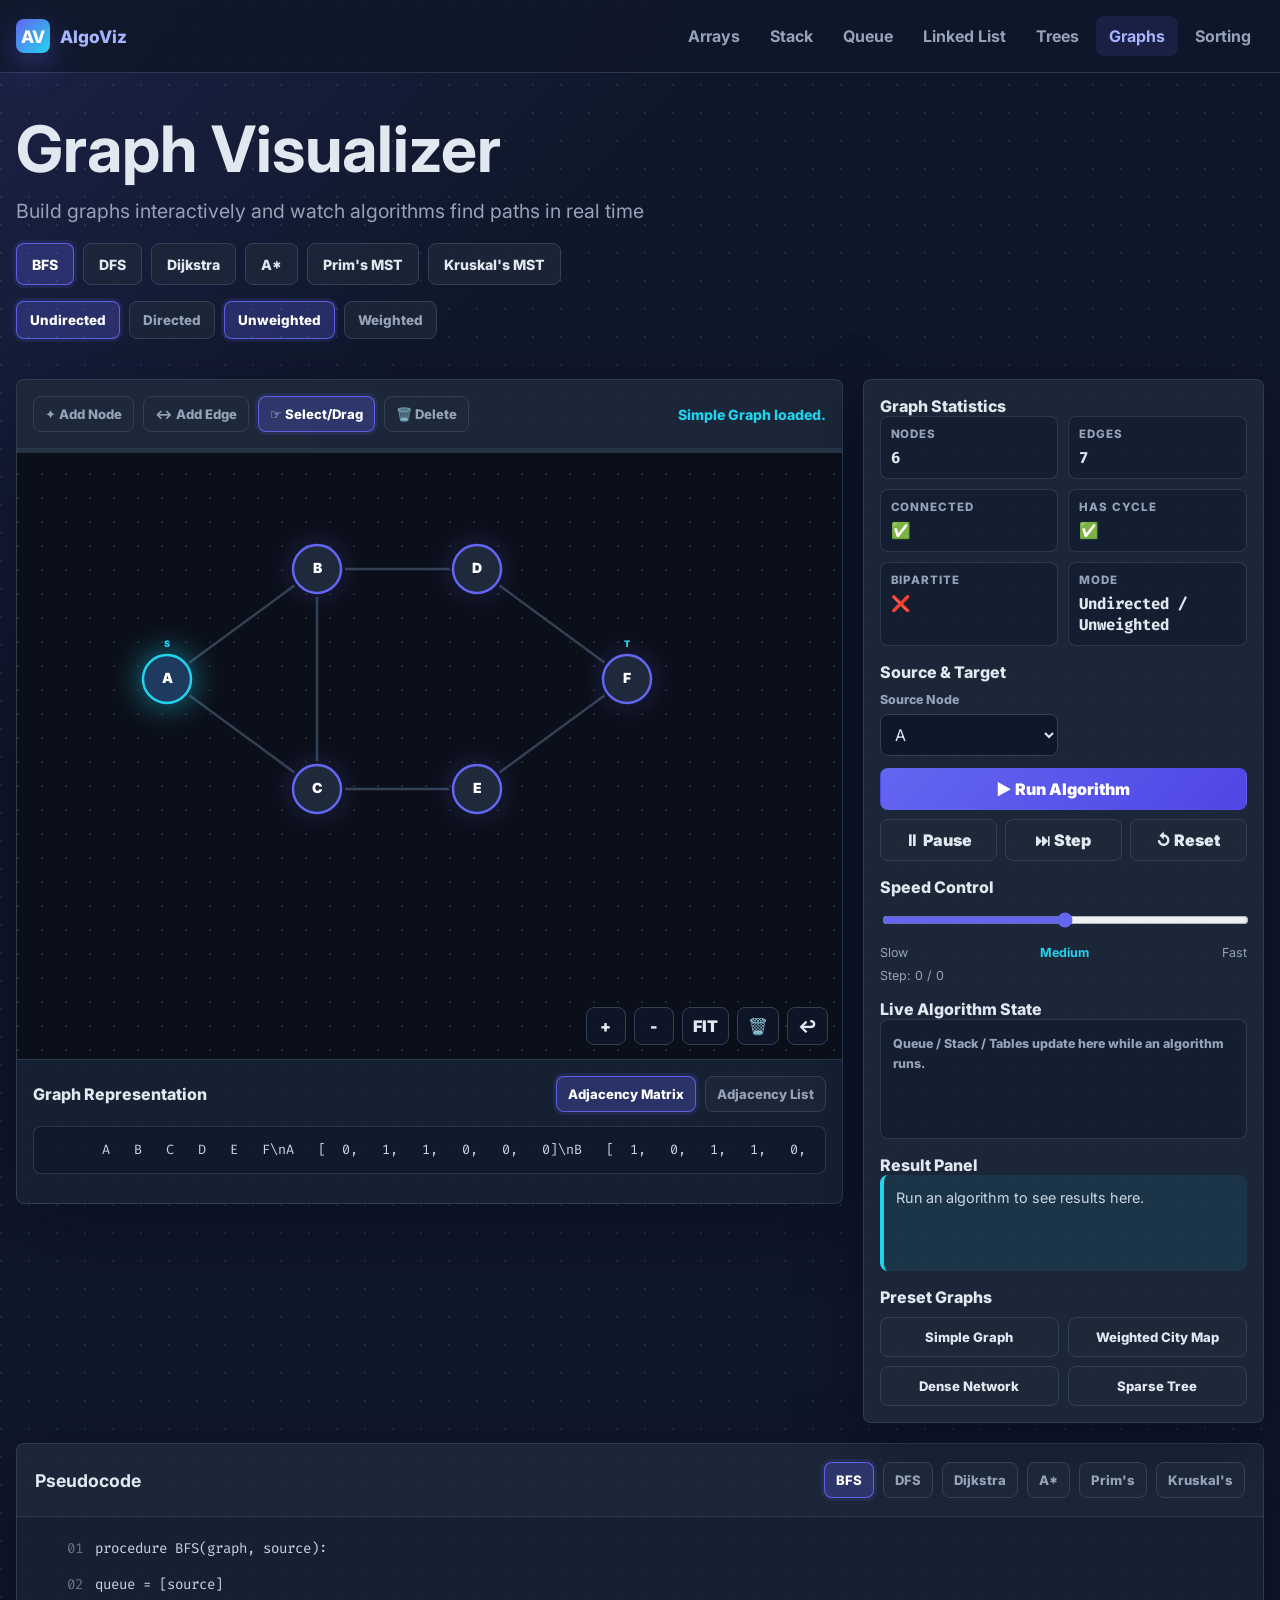
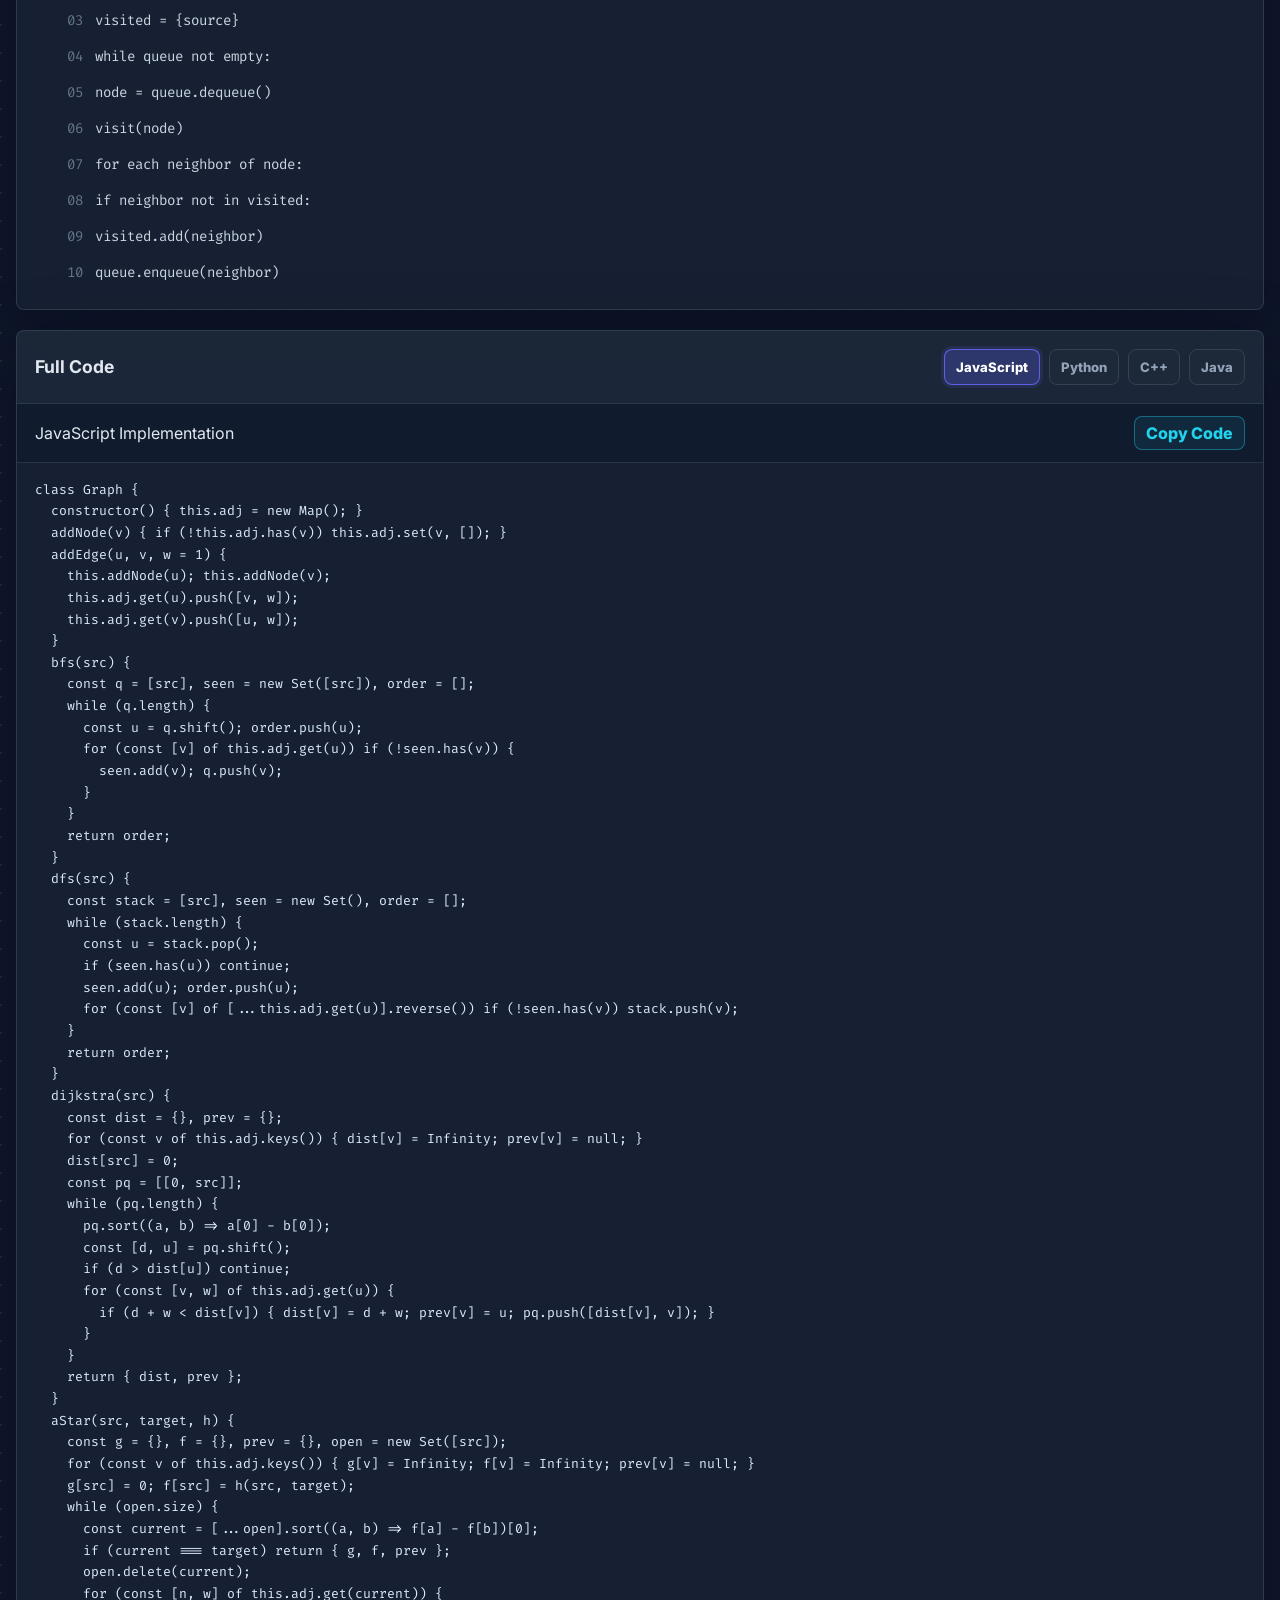
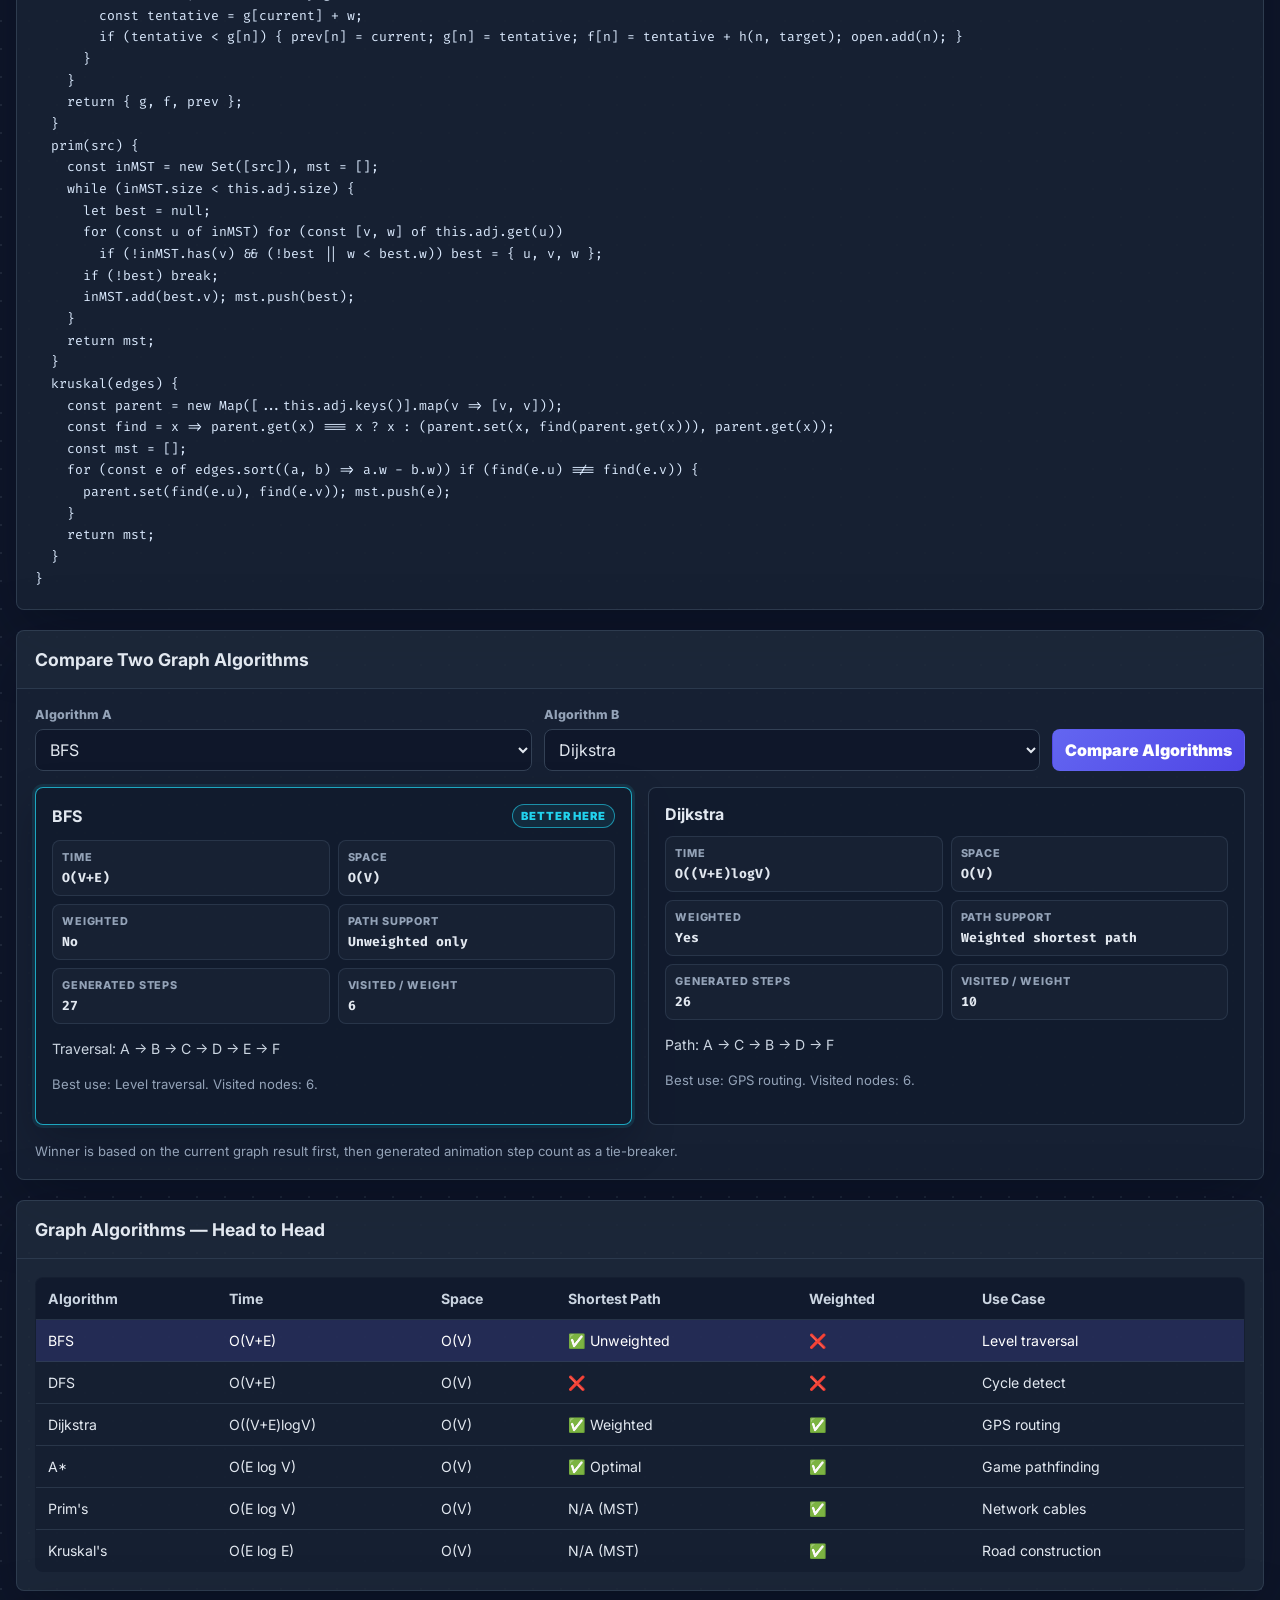
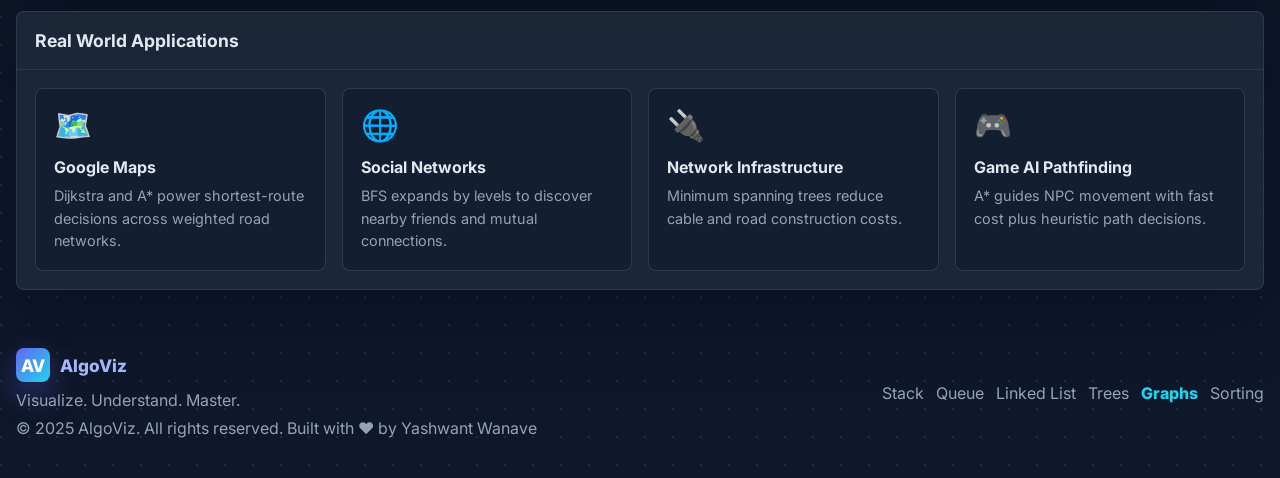
==== graph.html @ c9e5c62b "Describe your changes" ====
<!DOCTYPE html>
<html lang="en">
<head>
  <meta charset="UTF-8">
  <meta name="viewport" content="width=device-width, initial-scale=1.0">
  <title>Graph Visualizer | AlgoViz</title>
  <link rel="preconnect" href="https://fonts.googleapis.com">
  <link rel="preconnect" href="https://fonts.gstatic.com" crossorigin>
  <link href="https://fonts.googleapis.com/css2?family=Fira+Code:wght@400;500;600&family=Inter:wght@400;500;600;700;800&display=swap" rel="stylesheet">
  <style>
    :root {
      --bg: #0f172a;
      --canvas: #0b0f19;
      --panel: #1e293b;
      --panel-soft: #172033;
      --border: #334155;
      --text: #e2e8f0;
      --muted: #94a3b8;
      --accent: #6366f1;
      --accent-strong: #a5b4fc;
      --secondary: #22d3ee;
      --green: #22c55e;
      --amber: #f59e0b;
      --danger: #ef4444;
      --purple: #a855f7;
      --node-default: #1e293b;
      --node-source: #1e3a5f;
      --node-target: #3b0764;
      --node-visited: #166534;
      --node-current: #6366f1;
      --node-queue: #78350f;
      --shadow: 0 22px 70px rgba(2, 6, 23, 0.34);
      --radius: 8px;
    }

    * { box-sizing: border-box; }
    html { scroll-behavior: smooth; }
    body {
      margin: 0;
      min-height: 100vh;
      color: var(--text);
      font-family: "Inter", system-ui, -apple-system, BlinkMacSystemFont, "Segoe UI", sans-serif;
      background:
        radial-gradient(circle at 1px 1px, rgba(148, 163, 184, 0.14) 1px, transparent 0) 0 0 / 28px 28px,
        linear-gradient(135deg, rgba(99, 102, 241, 0.14), transparent 34rem),
        var(--bg);
    }

    body.menu-open { overflow: hidden; }
    button, input, select { font: inherit; }
    button { cursor: pointer; }
    button:disabled, input:disabled, select:disabled { cursor: not-allowed; opacity: 0.58; }
    a { color: inherit; text-decoration: none; }

    .page {
      width: min(1500px, calc(100% - 32px));
      margin: 0 auto;
    }

    .navbar {
      position: sticky;
      top: 0;
      z-index: 50;
      border-bottom: 1px solid rgba(51, 65, 85, 0.8);
      background: rgba(15, 23, 42, 0.88);
      backdrop-filter: blur(18px);
    }

    .nav-inner {
      width: min(1500px, calc(100% - 32px));
      min-height: 72px;
      margin: 0 auto;
      display: flex;
      align-items: center;
      justify-content: space-between;
      gap: 18px;
    }

    .logo {
      display: inline-flex;
      align-items: center;
      gap: 10px;
      color: var(--accent-strong);
      font-weight: 800;
      font-size: 1.08rem;
    }

    .logo-mark {
      width: 34px;
      height: 34px;
      display: grid;
      place-items: center;
      border-radius: 8px;
      color: white;
      background: linear-gradient(135deg, var(--accent), var(--secondary));
      box-shadow: 0 12px 30px rgba(99, 102, 241, 0.36);
    }

    .nav-links {
      display: flex;
      align-items: center;
      gap: 4px;
      list-style: none;
      margin: 0;
      padding: 0;
    }

    .nav-links a {
      display: inline-flex;
      align-items: center;
      min-height: 40px;
      padding: 0 13px;
      border-radius: 8px;
      color: var(--muted);
      font-weight: 700;
      transition: color 180ms ease, background 180ms ease;
    }

    .nav-links a:hover,
    .nav-links a.active {
      color: var(--accent-strong);
      background: rgba(99, 102, 241, 0.13);
    }

    .hamburger {
      display: none;
      width: 42px;
      height: 42px;
      border: 1px solid var(--border);
      border-radius: 8px;
      background: rgba(30, 41, 59, 0.8);
      color: var(--text);
      align-items: center;
      justify-content: center;
      flex-direction: column;
      gap: 5px;
    }

    .hamburger span {
      width: 18px;
      height: 2px;
      border-radius: 99px;
      background: currentColor;
      transition: transform 180ms ease, opacity 180ms ease;
    }

    .menu-open .hamburger span:nth-child(1) { transform: translateY(7px) rotate(45deg); }
    .menu-open .hamburger span:nth-child(2) { opacity: 0; }
    .menu-open .hamburger span:nth-child(3) { transform: translateY(-7px) rotate(-45deg); }

    .hero {
      padding: 46px 0 22px;
      display: grid;
      gap: 16px;
    }

    .hero h1 {
      margin: 0;
      font-size: clamp(2.4rem, 5vw, 5.3rem);
      line-height: 0.94;
      letter-spacing: 0;
    }

    .hero p {
      max-width: 780px;
      margin: 0;
      color: var(--muted);
      font-size: clamp(1rem, 2vw, 1.22rem);
      line-height: 1.65;
    }

    .pill-row,
    .toggle-row,
    .toolbar,
    .tabs,
    .preset-grid {
      display: flex;
      flex-wrap: wrap;
      gap: 9px;
      align-items: center;
    }

    .pill,
    .tool-button,
    .tab-button,
    .preset-button,
    .control-button,
    .canvas-button,
    .toggle-button {
      border: 1px solid var(--border);
      border-radius: 8px;
      color: var(--text);
      background: rgba(30, 41, 59, 0.74);
      transition: transform 180ms ease, background 180ms ease, border-color 180ms ease, box-shadow 180ms ease, color 180ms ease;
    }

    .pill {
      min-height: 42px;
      padding: 0 15px;
      font-size: 0.88rem;
      font-weight: 800;
    }

    .toggle-button {
      min-height: 38px;
      padding: 0 13px;
      color: var(--muted);
      font-size: 0.84rem;
      font-weight: 800;
    }

    .pill.active,
    .tool-button.active,
    .tab-button.active,
    .toggle-button.active {
      border-color: rgba(99, 102, 241, 0.9);
      color: white;
      background: rgba(99, 102, 241, 0.28);
      box-shadow: 0 0 0 3px rgba(99, 102, 241, 0.13);
    }

    .pill:hover,
    .tool-button:hover,
    .tab-button:hover,
    .preset-button:hover,
    .control-button:hover,
    .canvas-button:hover,
    .toggle-button:hover {
      transform: translateY(-1px);
      border-color: rgba(34, 211, 238, 0.7);
    }

    .layout {
      display: grid;
      grid-template-columns: minmax(560px, 1.75fr) minmax(330px, 0.85fr);
      gap: 20px;
      align-items: start;
      margin-top: 18px;
    }

    .panel {
      border: 1px solid rgba(51, 65, 85, 0.84);
      border-radius: var(--radius);
      background: rgba(30, 41, 59, 0.88);
      box-shadow: var(--shadow);
    }

    .canvas-panel {
      overflow: hidden;
    }

    .canvas-header {
      display: flex;
      align-items: center;
      justify-content: space-between;
      gap: 14px;
      padding: 16px;
      border-bottom: 1px solid rgba(51, 65, 85, 0.7);
    }

    .instruction {
      color: var(--secondary);
      font-size: 0.88rem;
      font-weight: 800;
    }

    .tool-button {
      min-height: 36px;
      padding: 0 11px;
      color: var(--muted);
      font-size: 0.82rem;
      font-weight: 800;
    }

    .canvas-wrap {
      position: relative;
      min-height: 610px;
      background:
        radial-gradient(circle at 1px 1px, rgba(148, 163, 184, 0.17) 1px, transparent 0) 0 0 / 24px 24px,
        var(--canvas);
      overflow: hidden;
    }

    .progress-track {
      position: absolute;
      top: 0;
      left: 0;
      right: 0;
      height: 4px;
      z-index: 4;
      background: rgba(51, 65, 85, 0.7);
    }

    .progress-bar {
      width: 0%;
      height: 100%;
      background: linear-gradient(90deg, var(--accent), var(--secondary));
      transition: width 220ms ease;
      box-shadow: 0 0 18px rgba(34, 211, 238, 0.55);
    }

    #graphSvg {
      display: block;
      width: 100%;
      min-height: 610px;
      cursor: crosshair;
      touch-action: none;
    }

    .svg-node {
      filter: drop-shadow(0 0 14px rgba(99, 102, 241, 0.24));
      transition: fill 180ms ease, stroke 180ms ease, filter 180ms ease, transform 180ms ease;
    }

    .svg-node.node-source { fill: var(--node-source); stroke: var(--secondary); filter: drop-shadow(0 0 16px rgba(34, 211, 238, 0.6)); }
    .svg-node.node-target { fill: var(--node-target); stroke: var(--purple); filter: drop-shadow(0 0 16px rgba(168, 85, 247, 0.6)); }
    .svg-node.node-visited { fill: var(--node-visited); stroke: var(--green); filter: drop-shadow(0 0 14px rgba(34, 197, 94, 0.52)); }
    .svg-node.node-current { fill: var(--node-current); stroke: var(--accent-strong); filter: drop-shadow(0 0 20px rgba(165, 180, 252, 0.72)); animation: pulseNode 760ms ease-in-out infinite; }
    .svg-node.node-queue { fill: var(--node-queue); stroke: var(--amber); filter: drop-shadow(0 0 14px rgba(245, 158, 11, 0.5)); }
    .svg-node.node-path { fill: var(--node-source); stroke: var(--secondary); filter: drop-shadow(0 0 20px rgba(34, 211, 238, 0.72)); }
    .svg-node.selected { stroke-width: 4; filter: drop-shadow(0 0 24px rgba(34, 211, 238, 0.7)); }

    .node-text,
    .node-badge {
      fill: white;
      font-weight: 900;
      font-size: 14px;
      text-anchor: middle;
      dominant-baseline: middle;
      pointer-events: none;
    }

    .node-badge {
      font-size: 9px;
      fill: var(--secondary);
    }

    .svg-edge {
      stroke: var(--border);
      stroke-width: 2.5;
      transition: stroke 180ms ease, stroke-width 180ms ease, opacity 180ms ease, filter 180ms ease;
    }

    .svg-edge.edge-traversed {
      stroke: var(--accent);
      stroke-dasharray: 10 8;
      animation: dashFlow 600ms linear infinite;
    }

    .svg-edge.edge-relax {
      stroke: var(--amber);
      stroke-width: 4;
      filter: drop-shadow(0 0 12px rgba(245, 158, 11, 0.6));
    }

    .svg-edge.edge-shortest {
      stroke: var(--secondary);
      stroke-width: 5;
      filter: drop-shadow(0 0 15px rgba(34, 211, 238, 0.68));
    }

    .svg-edge.edge-mst {
      stroke: var(--green);
      stroke-width: 5;
      filter: drop-shadow(0 0 15px rgba(34, 197, 94, 0.55));
    }

    .svg-edge.edge-skip {
      stroke: var(--danger);
      stroke-width: 4;
      animation: redFlash 360ms ease;
    }

    .weight-pill {
      fill: rgba(15, 23, 42, 0.92);
      stroke: rgba(148, 163, 184, 0.35);
    }

    .weight-label {
      fill: var(--muted);
      font-family: "Fira Code", monospace;
      font-size: 11px;
      font-weight: 700;
      text-anchor: middle;
      dominant-baseline: middle;
      pointer-events: none;
    }

    .canvas-controls {
      position: absolute;
      right: 14px;
      bottom: 14px;
      display: flex;
      gap: 8px;
      z-index: 6;
    }

    .canvas-button {
      min-width: 40px;
      min-height: 38px;
      padding: 0 10px;
      color: var(--text);
      font-weight: 900;
      background: rgba(15, 23, 42, 0.84);
      backdrop-filter: blur(10px);
    }

    .weight-popup,
    .context-menu,
    .node-tooltip {
      position: absolute;
      z-index: 20;
      border: 1px solid rgba(51, 65, 85, 0.9);
      border-radius: 8px;
      background: rgba(15, 23, 42, 0.96);
      box-shadow: var(--shadow);
    }

    .weight-popup {
      display: none;
      gap: 8px;
      padding: 10px;
      align-items: center;
    }

    .weight-popup.active { display: flex; }
    .weight-popup input {
      width: 68px;
      min-height: 34px;
      border: 1px solid var(--border);
      border-radius: 8px;
      color: var(--text);
      background: #0f172a;
      padding: 0 8px;
      outline: none;
    }

    .weight-popup button {
      min-height: 34px;
      border: 0;
      border-radius: 8px;
      color: white;
      background: var(--accent);
      font-weight: 800;
      padding: 0 10px;
    }

    .context-menu {
      display: none;
      min-width: 170px;
      overflow: hidden;
    }

    .context-menu.active { display: block; }
    .context-menu button {
      display: block;
      width: 100%;
      min-height: 38px;
      border: 0;
      border-bottom: 1px solid rgba(51, 65, 85, 0.5);
      color: var(--text);
      text-align: left;
      background: transparent;
      padding: 0 12px;
    }
    .context-menu button:hover { background: rgba(99, 102, 241, 0.18); }

    .node-tooltip {
      display: none;
      max-width: 260px;
      padding: 10px 12px;
      color: var(--text);
      font-size: 0.8rem;
      line-height: 1.5;
      pointer-events: none;
    }
    .node-tooltip.active { display: block; }

    .representation {
      border-top: 1px solid rgba(51, 65, 85, 0.7);
      padding: 16px;
      background: rgba(15, 23, 42, 0.38);
    }

    .representation-header {
      display: flex;
      align-items: center;
      justify-content: space-between;
      gap: 12px;
      margin-bottom: 12px;
    }

    .representation-title,
    .panel-title {
      margin: 0;
      font-size: 1rem;
      font-weight: 800;
    }

    .representation-output {
      overflow: auto;
      max-height: 260px;
      border: 1px solid rgba(51, 65, 85, 0.76);
      border-radius: 8px;
      background: rgba(15, 23, 42, 0.62);
      padding: 12px;
      color: #cbd5e1;
      font-family: "Fira Code", monospace;
      font-size: 0.84rem;
      line-height: 1.65;
      white-space: pre;
    }

    .side-panel {
      padding: 16px;
      display: grid;
      gap: 16px;
    }

    .stat-grid {
      display: grid;
      grid-template-columns: repeat(2, minmax(0, 1fr));
      gap: 10px;
    }

    .stat-card {
      border: 1px solid rgba(51, 65, 85, 0.78);
      border-radius: 8px;
      padding: 10px;
      background: rgba(15, 23, 42, 0.46);
    }

    .stat-card span {
      display: block;
      color: var(--muted);
      font-size: 0.72rem;
      font-weight: 800;
      text-transform: uppercase;
      letter-spacing: 0.08em;
    }

    .stat-card strong {
      display: block;
      margin-top: 6px;
      font-family: "Fira Code", monospace;
      font-size: 0.98rem;
    }

    .field-grid {
      display: grid;
      grid-template-columns: repeat(2, minmax(0, 1fr));
      gap: 10px;
    }

    .field {
      display: grid;
      gap: 7px;
    }

    .field label,
    .sub-label {
      color: var(--muted);
      font-size: 0.78rem;
      font-weight: 800;
    }

    select,
    .range {
      width: 100%;
      min-height: 42px;
      border: 1px solid var(--border);
      border-radius: 8px;
      color: var(--text);
      background: #0f172a;
      padding: 0 10px;
      outline: none;
    }

    .control-button {
      min-height: 42px;
      padding: 0 12px;
      font-weight: 900;
    }

    .control-button.primary {
      border-color: transparent;
      color: white;
      background: linear-gradient(135deg, var(--accent), #4f46e5);
    }

    .control-grid {
      display: grid;
      grid-template-columns: repeat(3, minmax(0, 1fr));
      gap: 8px;
    }

    .speed-row {
      display: flex;
      justify-content: space-between;
      gap: 12px;
      color: var(--muted);
      font-size: 0.78rem;
    }

    .speed-row strong { color: var(--secondary); }
    input[type="range"] { accent-color: var(--accent); }

    .state-box {
      border: 1px solid rgba(51, 65, 85, 0.76);
      border-radius: 8px;
      padding: 12px;
      background: rgba(15, 23, 42, 0.46);
      min-height: 120px;
    }

    .chip-line {
      display: flex;
      flex-wrap: wrap;
      gap: 7px;
      margin-top: 8px;
    }

    .state-chip {
      display: inline-flex;
      align-items: center;
      min-height: 28px;
      padding: 0 9px;
      border: 1px solid rgba(51, 65, 85, 0.84);
      border-radius: 999px;
      color: var(--text);
      background: rgba(30, 41, 59, 0.82);
      font-family: "Fira Code", monospace;
      font-size: 0.78rem;
      font-weight: 700;
    }

    .state-chip.queue { border-color: var(--amber); color: #fde68a; }
    .state-chip.visited { border-color: var(--green); color: #bbf7d0; }
    .state-chip.path { border-color: var(--secondary); color: #cffafe; }

    .small-table {
      width: 100%;
      border-collapse: collapse;
      margin-top: 9px;
      font-size: 0.78rem;
    }
    .small-table th,
    .small-table td {
      border-bottom: 1px solid rgba(51, 65, 85, 0.66);
      padding: 7px 6px;
      text-align: left;
    }
    .small-table th { color: #cbd5e1; }
    .small-table td { color: var(--muted); font-family: "Fira Code", monospace; }

    .result-panel {
      border-left: 4px solid var(--secondary);
      border-radius: 8px;
      padding: 12px;
      background: rgba(34, 211, 238, 0.08);
      min-height: 96px;
      color: #cbd5e1;
      line-height: 1.55;
      font-size: 0.9rem;
    }

    .preset-button {
      flex: 1 1 145px;
      min-height: 40px;
      padding: 0 11px;
      font-size: 0.82rem;
      font-weight: 800;
    }

    .section {
      margin-top: 20px;
      overflow: hidden;
      border: 1px solid rgba(51, 65, 85, 0.84);
      border-radius: 8px;
      background: rgba(30, 41, 59, 0.88);
      box-shadow: var(--shadow);
    }

    .section-header {
      display: flex;
      align-items: center;
      justify-content: space-between;
      gap: 14px;
      padding: 18px;
      border-bottom: 1px solid rgba(51, 65, 85, 0.72);
    }

    .section-header h2 {
      margin: 0;
      font-size: 1.1rem;
    }

    .tab-button {
      min-height: 36px;
      padding: 0 11px;
      color: var(--muted);
      font-size: 0.82rem;
      font-weight: 800;
    }

    .pseudo-wrap,
    .code-wrap {
      padding: 16px 18px 20px;
      background: rgba(15, 23, 42, 0.4);
      overflow: auto;
    }

    .pseudo-code {
      display: grid;
      gap: 4px;
      margin: 0;
      font-family: "Fira Code", monospace;
      font-size: 0.88rem;
      line-height: 1.7;
    }

    .pseudo-line {
      display: grid;
      grid-template-columns: 38px 1fr;
      gap: 12px;
      border-radius: 8px;
      padding: 4px 10px;
      color: #cbd5e1;
      transition: background 180ms ease, color 180ms ease, transform 180ms ease;
    }
    .pseudo-line span:first-child {
      color: #64748b;
      text-align: right;
      user-select: none;
    }
    .pseudo-line.active {
      color: white;
      background: rgba(99, 102, 241, 0.24);
      box-shadow: inset 3px 0 0 var(--accent);
      transform: translateX(2px);
    }

    .code-toolbar {
      display: flex;
      align-items: center;
      justify-content: space-between;
      gap: 12px;
      padding: 12px 18px;
      border-bottom: 1px solid rgba(51, 65, 85, 0.72);
      background: rgba(15, 23, 42, 0.72);
    }

    .copy-button {
      border: 1px solid rgba(34, 211, 238, 0.4);
      border-radius: 8px;
      color: var(--secondary);
      background: rgba(34, 211, 238, 0.08);
      min-height: 34px;
      padding: 0 11px;
      font-weight: 800;
    }

    .code-block {
      min-width: 720px;
      margin: 0;
      color: #dbeafe;
      font-family: "Fira Code", monospace;
      font-size: 0.82rem;
      line-height: 1.65;
      white-space: pre;
    }

    .comparison-wrap {
      padding: 18px;
      overflow-x: auto;
    }

    .data-table {
      width: 100%;
      border-collapse: collapse;
      border: 1px solid rgba(51, 65, 85, 0.76);
      border-radius: 8px;
      overflow: hidden;
      background: rgba(15, 23, 42, 0.46);
    }

    .data-table th,
    .data-table td {
      padding: 12px;
      border-bottom: 1px solid rgba(51, 65, 85, 0.68);
      text-align: left;
      font-size: 0.88rem;
    }

    .data-table th {
      color: #cbd5e1;
      background: rgba(15, 23, 42, 0.62);
    }
    .data-table tr:last-child td { border-bottom: 0; }
    .data-table tr.active-row td {
      background: rgba(99, 102, 241, 0.18);
      color: white;
    }

    .algorithm-compare {
      display: grid;
      gap: 16px;
      padding: 18px;
      background: rgba(15, 23, 42, 0.36);
    }

    .compare-controls {
      display: grid;
      grid-template-columns: minmax(180px, 1fr) minmax(180px, 1fr) auto;
      gap: 12px;
      align-items: end;
    }

    .compare-card-grid {
      display: grid;
      grid-template-columns: repeat(2, minmax(0, 1fr));
      gap: 16px;
    }

    .compare-card {
      border: 1px solid rgba(51, 65, 85, 0.84);
      border-radius: 8px;
      padding: 16px;
      background: rgba(15, 23, 42, 0.52);
    }

    .compare-card.winner {
      border-color: rgba(34, 211, 238, 0.76);
      box-shadow: 0 0 0 3px rgba(34, 211, 238, 0.1), 0 18px 42px rgba(2, 6, 23, 0.28);
    }

    .compare-card h3 {
      display: flex;
      align-items: center;
      justify-content: space-between;
      gap: 10px;
      margin: 0 0 12px;
      font-size: 1rem;
    }

    .winner-badge {
      display: none;
      border: 1px solid rgba(34, 211, 238, 0.6);
      border-radius: 999px;
      padding: 4px 8px;
      color: var(--secondary);
      background: rgba(34, 211, 238, 0.09);
      font-size: 0.7rem;
      font-weight: 900;
      text-transform: uppercase;
      letter-spacing: 0.08em;
    }

    .compare-card.winner .winner-badge {
      display: inline-flex;
    }

    .metric-grid {
      display: grid;
      grid-template-columns: repeat(2, minmax(0, 1fr));
      gap: 8px;
      margin-bottom: 12px;
    }

    .metric {
      border: 1px solid rgba(51, 65, 85, 0.66);
      border-radius: 8px;
      padding: 9px;
      background: rgba(30, 41, 59, 0.52);
    }

    .metric span {
      display: block;
      color: var(--muted);
      font-size: 0.68rem;
      font-weight: 800;
      text-transform: uppercase;
      letter-spacing: 0.08em;
    }

    .metric strong {
      display: block;
      margin-top: 5px;
      color: var(--text);
      font-family: "Fira Code", monospace;
      font-size: 0.82rem;
      word-break: break-word;
    }

    .compare-summary {
      color: #cbd5e1;
      font-size: 0.88rem;
      line-height: 1.55;
    }

    .compare-note {
      color: var(--muted);
      font-size: 0.82rem;
      line-height: 1.55;
    }

    .apps {
      display: grid;
      grid-template-columns: repeat(4, minmax(0, 1fr));
      gap: 16px;
      padding: 18px;
    }

    .app-card {
      min-height: 170px;
      border: 1px solid rgba(51, 65, 85, 0.84);
      border-radius: 8px;
      padding: 18px;
      background: rgba(15, 23, 42, 0.45);
      transition: transform 200ms ease, border-color 200ms ease, box-shadow 200ms ease;
    }
    .app-card:hover {
      transform: translateY(-5px);
      border-color: rgba(99, 102, 241, 0.8);
      box-shadow: 0 24px 54px rgba(2, 6, 23, 0.34), 0 0 26px rgba(99, 102, 241, 0.16);
    }
    .app-card span { font-size: 1.9rem; }
    .app-card h3 { margin: 13px 0 8px; font-size: 1rem; }
    .app-card p { margin: 0; color: var(--muted); line-height: 1.55; font-size: 0.9rem; }

    .footer {
      margin-top: 28px;
      padding: 30px 0 40px;
      color: var(--muted);
    }
    .footer-inner {
      width: min(1500px, calc(100% - 32px));
      margin: 0 auto;
      display: flex;
      align-items: center;
      justify-content: space-between;
      gap: 16px;
      flex-wrap: wrap;
    }
    .footer-links {
      display: flex;
      flex-wrap: wrap;
      gap: 12px;
    }
    .footer-links a.active { color: var(--secondary); font-weight: 800; }

    @keyframes pulseNode {
      0%, 100% { transform: scale(1); }
      50% { transform: scale(1.08); }
    }
    @keyframes dashFlow {
      to { stroke-dashoffset: -36; }
    }
    @keyframes nodeEnter {
      0% { transform: scale(0); opacity: 0; }
      70% { transform: scale(1.15); opacity: 1; }
      100% { transform: scale(1); opacity: 1; }
    }
    @keyframes redFlash {
      0%, 100% { opacity: 1; }
      50% { opacity: 0.35; }
    }
    .node-enter { animation: nodeEnter 360ms cubic-bezier(0.2, 1.2, 0.36, 1) both; }

    .confetti {
      position: absolute;
      width: 7px;
      height: 7px;
      border-radius: 99px;
      pointer-events: none;
      animation: confetti 820ms ease-out forwards;
      z-index: 18;
    }
    @keyframes confetti {
      to { transform: translate(var(--dx), var(--dy)) scale(0.3); opacity: 0; }
    }

    @media (max-width: 1200px) {
      .layout { grid-template-columns: 1fr; }
      .canvas-wrap, #graphSvg { min-height: 560px; }
      .apps { grid-template-columns: repeat(2, minmax(0, 1fr)); }
    }

    @media (max-width: 768px) {
      .page, .nav-inner, .footer-inner { width: min(100% - 24px, 720px); }
      .hamburger { display: inline-flex; }
      .nav-links {
        position: fixed;
        top: 72px;
        right: 12px;
        left: 12px;
        display: none;
        flex-direction: column;
        align-items: stretch;
        padding: 12px;
        border: 1px solid var(--border);
        border-radius: 8px;
        background: rgba(15, 23, 42, 0.97);
        box-shadow: var(--shadow);
      }
      .menu-open .nav-links { display: flex; }
      .nav-links a { justify-content: center; }
      .hero { padding-top: 34px; }
      .canvas-header, .section-header, .code-toolbar { align-items: flex-start; flex-direction: column; }
      .canvas-wrap, #graphSvg { min-height: 330px; }
      .field-grid, .control-grid, .stat-grid { grid-template-columns: 1fr; }
      .apps { grid-template-columns: 1fr; }
      .representation-header { flex-direction: column; align-items: flex-start; }
      .compare-controls,
      .compare-card-grid {
        grid-template-columns: 1fr;
      }
    }
  </style>
</head>
<body>
  <nav class="navbar" aria-label="Primary navigation">
    <div class="nav-inner">
      <a class="logo" href="stack.html" aria-label="AlgoViz home">
        <span class="logo-mark">AV</span>
        <span>AlgoViz</span>
      </a>
      <button class="hamburger" id="menuButton" type="button" aria-label="Open navigation" aria-expanded="false">
        <span></span><span></span><span></span>
      </button>
      <ul class="nav-links" id="navLinks">
        <li><a href="array.html">Arrays</a></li>
        <li><a href="stack.html">Stack</a></li>
        <li><a href="queue.html">Queue</a></li>
        <li><a href="linkedlist.html">Linked List</a></li>
        <li><a href="tree.html">Trees</a></li>
        <li><a class="active" href="graph.html">Graphs</a></li>
        <li><a href="sorting.html">Sorting</a></li>
      </ul>
    </div>
  </nav>

  <main class="page" id="top">
    <header class="hero">
      <h1>Graph Visualizer</h1>
      <p>Build graphs interactively and watch algorithms find paths in real time</p>
      <div class="pill-row" id="algorithmPills" aria-label="Algorithm selectors"></div>
      <div class="toggle-row" aria-label="Graph type toggles">
        <button class="toggle-button active" id="undirectedButton" type="button">Undirected</button>
        <button class="toggle-button" id="directedButton" type="button">Directed</button>
        <button class="toggle-button active" id="unweightedButton" type="button">Unweighted</button>
        <button class="toggle-button" id="weightedButton" type="button">Weighted</button>
      </div>
    </header>

    <section class="layout">
      <div class="panel canvas-panel">
        <div class="canvas-header">
          <div class="toolbar" id="toolButtons" aria-label="Canvas tools"></div>
          <div class="instruction" id="instructionText">Click canvas to add node</div>
        </div>
        <div class="canvas-wrap" id="canvasWrap">
          <div class="progress-track"><div class="progress-bar" id="progressBar"></div></div>
          <svg id="graphSvg" aria-label="Interactive graph canvas">
            <defs>
              <marker id="arrowHead" markerWidth="9" markerHeight="9" refX="8" refY="4.5" orient="auto">
                <path d="M0,0 L9,4.5 L0,9 Z" fill="#94a3b8"></path>
              </marker>
              <marker id="arrowHeadActive" markerWidth="9" markerHeight="9" refX="8" refY="4.5" orient="auto">
                <path d="M0,0 L9,4.5 L0,9 Z" fill="#22d3ee"></path>
              </marker>
            </defs>
            <g id="viewport">
              <g id="edgesLayer"></g>
              <g id="nodesLayer"></g>
            </g>
          </svg>
          <div class="canvas-controls">
            <button class="canvas-button" id="zoomInButton" type="button" title="Zoom In">+</button>
            <button class="canvas-button" id="zoomOutButton" type="button" title="Zoom Out">-</button>
            <button class="canvas-button" id="fitButton" type="button" title="Fit">FIT</button>
            <button class="canvas-button" id="deleteButton" type="button" title="Delete selected">🗑️</button>
            <button class="canvas-button" id="undoButton" type="button" title="Undo">↩</button>
          </div>
          <div class="weight-popup" id="weightPopup">
            <input id="weightInput" type="number" min="1" max="99" value="1" aria-label="Edge weight">
            <button id="weightSaveButton" type="button">Add</button>
          </div>
          <div class="context-menu" id="contextMenu"></div>
          <div class="node-tooltip" id="nodeTooltip"></div>
        </div>
        <div class="representation">
          <div class="representation-header">
            <h2 class="representation-title">Graph Representation</h2>
            <div class="tabs">
              <button class="tab-button active" id="matrixButton" type="button">Adjacency Matrix</button>
              <button class="tab-button" id="listButton" type="button">Adjacency List</button>
            </div>
          </div>
          <pre class="representation-output" id="representationOutput"></pre>
        </div>
      </div>

      <aside class="panel side-panel">
        <section>
          <h2 class="panel-title">Graph Statistics</h2>
          <div class="stat-grid" id="statsGrid"></div>
        </section>

        <section>
          <h2 class="panel-title">Source &amp; Target</h2>
          <div class="field-grid" style="margin-top: 10px;">
            <div class="field">
              <label for="sourceSelect">Source Node</label>
              <select id="sourceSelect"></select>
            </div>
            <div class="field" id="targetField">
              <label for="targetSelect">Target Node</label>
              <select id="targetSelect"></select>
            </div>
          </div>
          <div style="display: grid; gap: 9px; margin-top: 12px;">
            <button class="control-button primary" id="runButton" type="button">▶ Run Algorithm</button>
            <div class="control-grid">
              <button class="control-button" id="pauseButton" type="button">⏸ Pause</button>
              <button class="control-button" id="stepButton" type="button">⏭ Step</button>
              <button class="control-button" id="resetButton" type="button">↺ Reset</button>
            </div>
          </div>
        </section>

        <section>
          <h2 class="panel-title">Speed Control</h2>
          <input class="range" id="speedSlider" type="range" min="0" max="2" value="1" step="1" aria-label="Animation speed">
          <div class="speed-row">
            <span>Slow</span>
            <strong id="speedLabel">Medium</strong>
            <span>Fast</span>
          </div>
          <div class="speed-row" style="margin-top: 8px;"><span id="stepCounter">Step: 0 / 0</span></div>
        </section>

        <section>
          <h2 class="panel-title">Live Algorithm State</h2>
          <div class="state-box" id="statePanel"></div>
        </section>

        <section>
          <h2 class="panel-title">Result Panel</h2>
          <div class="result-panel" id="resultPanel">Run an algorithm to see results here.</div>
        </section>

        <section>
          <h2 class="panel-title">Preset Graphs</h2>
          <div class="preset-grid" id="presetButtons" style="margin-top: 10px;"></div>
        </section>
      </aside>
    </section>

    <section class="section">
      <div class="section-header">
        <h2>Pseudocode</h2>
        <div class="tabs" id="pseudoTabs"></div>
      </div>
      <div class="pseudo-wrap">
        <pre class="pseudo-code" id="pseudoCode"></pre>
      </div>
    </section>

    <section class="section">
      <div class="section-header">
        <h2>Full Code</h2>
        <div class="tabs" id="codeTabs"></div>
      </div>
      <div class="code-toolbar">
        <span id="codeTitle">JavaScript Implementation</span>
        <button class="copy-button" id="copyCodeButton" type="button">Copy Code</button>
      </div>
      <div class="code-wrap">
        <pre class="code-block" id="codeBlock"></pre>
      </div>
    </section>

    <section class="section">
      <div class="section-header">
        <h2>Compare Two Graph Algorithms</h2>
      </div>
      <div class="algorithm-compare">
        <div class="compare-controls">
          <div class="field">
            <label for="compareAlgorithmA">Algorithm A</label>
            <select id="compareAlgorithmA"></select>
          </div>
          <div class="field">
            <label for="compareAlgorithmB">Algorithm B</label>
            <select id="compareAlgorithmB"></select>
          </div>
          <button class="control-button primary" id="compareButton" type="button">Compare Algorithms</button>
        </div>
        <div class="compare-card-grid" id="compareResults"></div>
        <div class="compare-note" id="compareNote">Comparison uses the current graph, selected source node, and selected target node where the algorithm needs a target.</div>
      </div>
    </section>

    <section class="section">
      <div class="section-header"><h2>Graph Algorithms — Head to Head</h2></div>
      <div class="comparison-wrap">
        <table class="data-table" id="comparisonTable">
          <thead>
            <tr><th>Algorithm</th><th>Time</th><th>Space</th><th>Shortest Path</th><th>Weighted</th><th>Use Case</th></tr>
          </thead>
          <tbody>
            <tr data-algo="BFS"><td>BFS</td><td>O(V+E)</td><td>O(V)</td><td>✅ Unweighted</td><td>❌</td><td>Level traversal</td></tr>
            <tr data-algo="DFS"><td>DFS</td><td>O(V+E)</td><td>O(V)</td><td>❌</td><td>❌</td><td>Cycle detect</td></tr>
            <tr data-algo="Dijkstra"><td>Dijkstra</td><td>O((V+E)logV)</td><td>O(V)</td><td>✅ Weighted</td><td>✅</td><td>GPS routing</td></tr>
            <tr data-algo="A*"><td>A*</td><td>O(E log V)</td><td>O(V)</td><td>✅ Optimal</td><td>✅</td><td>Game pathfinding</td></tr>
            <tr data-algo="Prim's MST"><td>Prim's</td><td>O(E log V)</td><td>O(V)</td><td>N/A (MST)</td><td>✅</td><td>Network cables</td></tr>
            <tr data-algo="Kruskal's MST"><td>Kruskal's</td><td>O(E log E)</td><td>O(V)</td><td>N/A (MST)</td><td>✅</td><td>Road construction</td></tr>
          </tbody>
        </table>
      </div>
    </section>

    <section class="section">
      <div class="section-header"><h2>Real World Applications</h2></div>
      <div class="apps">
        <article class="app-card"><span>🗺️</span><h3>Google Maps</h3><p>Dijkstra and A* power shortest-route decisions across weighted road networks.</p></article>
        <article class="app-card"><span>🌐</span><h3>Social Networks</h3><p>BFS expands by levels to discover nearby friends and mutual connections.</p></article>
        <article class="app-card"><span>🔌</span><h3>Network Infrastructure</h3><p>Minimum spanning trees reduce cable and road construction costs.</p></article>
        <article class="app-card"><span>🎮</span><h3>Game AI Pathfinding</h3><p>A* guides NPC movement with fast cost plus heuristic path decisions.</p></article>
      </div>
    </section>
  </main>

  <footer class="footer">
    <div class="footer-inner">
      <div>
        <a class="logo" href="stack.html"><span class="logo-mark">AV</span><span>AlgoViz</span></a>
        <div style="margin-top: 8px;">Visualize. Understand. Master.</div>
        <div style="margin-top: 8px;">© 2025 AlgoViz. All rights reserved. Built with ❤️ by Yashwant Wanave</div>
      </div>
      <div class="footer-links">
        <a href="stack.html">Stack</a>
        <a href="queue.html">Queue</a>
        <a href="linkedlist.html">Linked List</a>
        <a href="tree.html">Trees</a>
        <a class="active" href="graph.html">Graphs</a>
        <a href="sorting.html">Sorting</a>
      </div>
    </div>
  </footer>

  <script>
    const algorithms = ["BFS", "DFS", "Dijkstra", "A*", "Prim's MST", "Kruskal's MST"];
    const algorithmInfo = {
      "BFS": { time: "O(V+E)", space: "O(V)", shortest: "Unweighted only", weighted: "No", useCase: "Level traversal" },
      "DFS": { time: "O(V+E)", space: "O(V)", shortest: "No", weighted: "No", useCase: "Cycle detection" },
      "Dijkstra": { time: "O((V+E)logV)", space: "O(V)", shortest: "Weighted shortest path", weighted: "Yes", useCase: "GPS routing" },
      "A*": { time: "O(E log V)", space: "O(V)", shortest: "Optimal with heuristic", weighted: "Yes", useCase: "Game pathfinding" },
      "Prim's MST": { time: "O(E log V)", space: "O(V)", shortest: "N/A", weighted: "Yes", useCase: "Minimum cable network" },
      "Kruskal's MST": { time: "O(E log E)", space: "O(V)", shortest: "N/A", weighted: "Yes", useCase: "Road construction" }
    };
    const tools = [
      { id: "node", label: "✦ Add Node", instruction: "Click canvas to add node" },
      { id: "edge", label: "↔ Add Edge", instruction: "Click source node, then target node" },
      { id: "select", label: "☞ Select/Drag", instruction: "Drag nodes or select edges" },
      { id: "delete", label: "🗑️ Delete", instruction: "Click a node or edge to delete it" }
    ];
    const speedMap = [
      { label: "Slow", delay: 1000 },
      { label: "Medium", delay: 400 },
      { label: "Fast", delay: 80 }
    ];

    const pseudo = {
      "BFS": [
        "procedure BFS(graph, source):",
        "queue = [source]",
        "visited = {source}",
        "while queue not empty:",
        "node = queue.dequeue()",
        "visit(node)",
        "for each neighbor of node:",
        "if neighbor not in visited:",
        "visited.add(neighbor)",
        "queue.enqueue(neighbor)"
      ],
      "DFS": [
        "procedure DFS(graph, source):",
        "stack = [source]",
        "visited = {}",
        "while stack not empty:",
        "node = stack.pop()",
        "if node not in visited:",
        "visited.add(node)",
        "visit(node)",
        "for each neighbor of node:",
        "if neighbor not in visited:",
        "stack.push(neighbor)"
      ],
      "Dijkstra": [
        "procedure DIJKSTRA(graph, source):",
        "dist[source] = 0",
        "dist[all others] = ∞",
        "pq = priority_queue()",
        "pq.push((0, source))",
        "while pq not empty:",
        "(d, node) = pq.pop_min()",
        "if d > dist[node]: continue",
        "for each (neighbor, weight) of node:",
        "newDist = dist[node] + weight",
        "if newDist < dist[neighbor]:",
        "dist[neighbor] = newDist",
        "prev[neighbor] = node",
        "pq.push((newDist, neighbor))"
      ],
      "A*": [
        "procedure A_STAR(graph, source, target):",
        "g[source] = 0",
        "f[source] = heuristic(source, target)",
        "openSet = {source}",
        "while openSet not empty:",
        "current = node in openSet with lowest f",
        "if current == target: return path",
        "openSet.remove(current)",
        "for each neighbor of current:",
        "tentative_g = g[current] + cost(current, neighbor)",
        "if tentative_g < g[neighbor]:",
        "g[neighbor] = tentative_g",
        "f[neighbor] = g[neighbor] + heuristic(neighbor, target)",
        "prev[neighbor] = current",
        "openSet.add(neighbor)"
      ],
      "Prim's MST": [
        "procedure PRIMS(graph, source):",
        "inMST = {source}",
        "key[source] = 0",
        "key[all others] = ∞",
        "while inMST.size < V:",
        "u = min key vertex not in MST",
        "inMST.add(u)",
        "for each (v, weight) of u:",
        "if v not in inMST and weight < key[v]:",
        "key[v] = weight",
        "parent[v] = u"
      ],
      "Kruskal's MST": [
        "procedure KRUSKALS(graph):",
        "sort all edges by weight",
        "unionFind = initialize()",
        "mst = []",
        "for each edge (u, v, w) in sorted order:",
        "if find(u) != find(v):",
        "mst.add(edge)",
        "union(u, v)",
        "if mst.size == V-1: break",
        "return mst"
      ]
    };

    const codeSamples = {
      JavaScript: `class Graph {
  constructor() { this.adj = new Map(); }
  addNode(v) { if (!this.adj.has(v)) this.adj.set(v, []); }
  addEdge(u, v, w = 1) {
    this.addNode(u); this.addNode(v);
    this.adj.get(u).push([v, w]);
    this.adj.get(v).push([u, w]);
  }
  bfs(src) {
    const q = [src], seen = new Set([src]), order = [];
    while (q.length) {
      const u = q.shift(); order.push(u);
      for (const [v] of this.adj.get(u)) if (!seen.has(v)) {
        seen.add(v); q.push(v);
      }
    }
    return order;
  }
  dfs(src) {
    const stack = [src], seen = new Set(), order = [];
    while (stack.length) {
      const u = stack.pop();
      if (seen.has(u)) continue;
      seen.add(u); order.push(u);
      for (const [v] of [...this.adj.get(u)].reverse()) if (!seen.has(v)) stack.push(v);
    }
    return order;
  }
  dijkstra(src) {
    const dist = {}, prev = {};
    for (const v of this.adj.keys()) { dist[v] = Infinity; prev[v] = null; }
    dist[src] = 0;
    const pq = [[0, src]];
    while (pq.length) {
      pq.sort((a, b) => a[0] - b[0]);
      const [d, u] = pq.shift();
      if (d > dist[u]) continue;
      for (const [v, w] of this.adj.get(u)) {
        if (d + w < dist[v]) { dist[v] = d + w; prev[v] = u; pq.push([dist[v], v]); }
      }
    }
    return { dist, prev };
  }
  aStar(src, target, h) {
    const g = {}, f = {}, prev = {}, open = new Set([src]);
    for (const v of this.adj.keys()) { g[v] = Infinity; f[v] = Infinity; prev[v] = null; }
    g[src] = 0; f[src] = h(src, target);
    while (open.size) {
      const current = [...open].sort((a, b) => f[a] - f[b])[0];
      if (current === target) return { g, f, prev };
      open.delete(current);
      for (const [n, w] of this.adj.get(current)) {
        const tentative = g[current] + w;
        if (tentative < g[n]) { prev[n] = current; g[n] = tentative; f[n] = tentative + h(n, target); open.add(n); }
      }
    }
    return { g, f, prev };
  }
  prim(src) {
    const inMST = new Set([src]), mst = [];
    while (inMST.size < this.adj.size) {
      let best = null;
      for (const u of inMST) for (const [v, w] of this.adj.get(u))
        if (!inMST.has(v) && (!best || w < best.w)) best = { u, v, w };
      if (!best) break;
      inMST.add(best.v); mst.push(best);
    }
    return mst;
  }
  kruskal(edges) {
    const parent = new Map([...this.adj.keys()].map(v => [v, v]));
    const find = x => parent.get(x) === x ? x : (parent.set(x, find(parent.get(x))), parent.get(x));
    const mst = [];
    for (const e of edges.sort((a, b) => a.w - b.w)) if (find(e.u) !== find(e.v)) {
      parent.set(find(e.u), find(e.v)); mst.push(e);
    }
    return mst;
  }
}`,
      Python: `from heapq import heappush, heappop
from collections import deque

def bfs(adj, src):
    q, seen, order = deque([src]), {src}, []
    while q:
        u = q.popleft(); order.append(u)
        for v, _ in adj[u]:
            if v not in seen:
                seen.add(v); q.append(v)
    return order

def dfs(adj, src):
    stack, seen, order = [src], set(), []
    while stack:
        u = stack.pop()
        if u in seen: continue
        seen.add(u); order.append(u)
        for v, _ in reversed(adj[u]):
            if v not in seen: stack.append(v)
    return order

def dijkstra(adj, src):
    dist = {v: float("inf") for v in adj}; prev = {v: None for v in adj}
    dist[src] = 0; pq = [(0, src)]
    while pq:
        d, u = heappop(pq)
        if d > dist[u]: continue
        for v, w in adj[u]:
            nd = d + w
            if nd < dist[v]:
                dist[v], prev[v] = nd, u
                heappush(pq, (nd, v))
    return dist, prev

def a_star(adj, src, target, h):
    g = {v: float("inf") for v in adj}; f = dict(g); prev = {v: None for v in adj}
    g[src] = 0; f[src] = h(src, target); open_set = {src}
    while open_set:
        u = min(open_set, key=lambda x: f[x])
        if u == target: return g, f, prev
        open_set.remove(u)
        for v, w in adj[u]:
            tg = g[u] + w
            if tg < g[v]:
                prev[v], g[v], f[v] = u, tg, tg + h(v, target)
                open_set.add(v)
    return g, f, prev

def prim(adj, src):
    seen, mst = {src}, []
    while len(seen) < len(adj):
        best = min((w, u, v) for u in seen for v, w in adj[u] if v not in seen)
        w, u, v = best; seen.add(v); mst.append((u, v, w))
    return mst

def kruskal(vertices, edges):
    parent = {v: v for v in vertices}
    def find(x):
        if parent[x] != x: parent[x] = find(parent[x])
        return parent[x]
    mst = []
    for u, v, w in sorted(edges, key=lambda e: e[2]):
        if find(u) != find(v):
            parent[find(u)] = find(v); mst.append((u, v, w))
    return mst`,
      "C++": `#include <bits/stdc++.h>
using namespace std;

void bfs(vector<vector<int>>& adj, int src, int V) {
  vector<bool> visited(V, false);
  queue<int> q; visited[src] = true; q.push(src);
  while (!q.empty()) {
    int node = q.front(); q.pop(); cout << node << " ";
    for (int neighbor : adj[node]) if (!visited[neighbor]) {
      visited[neighbor] = true; q.push(neighbor);
    }
  }
}
void dfsUtil(vector<vector<int>>& adj, int node, vector<bool>& visited) {
  visited[node] = true; cout << node << " ";
  for (int neighbor : adj[node]) if (!visited[neighbor]) dfsUtil(adj, neighbor, visited);
}
void dfs(vector<vector<int>>& adj, int src, int V) {
  vector<bool> visited(V, false); dfsUtil(adj, src, visited);
}
vector<int> dijkstra(vector<vector<pair<int,int>>>& adj, int src, int V) {
  vector<int> dist(V, INT_MAX);
  priority_queue<pair<int,int>, vector<pair<int,int>>, greater<pair<int,int>>> pq;
  dist[src] = 0; pq.push({0, src});
  while (!pq.empty()) {
    auto [d, u] = pq.top(); pq.pop();
    if (d > dist[u]) continue;
    for (auto [v, w] : adj[u]) if (dist[u] + w < dist[v]) {
      dist[v] = dist[u] + w; pq.push({dist[v], v});
    }
  }
  return dist;
}
int primsMST(vector<vector<pair<int,int>>>& adj, int V) {
  vector<int> key(V, INT_MAX); vector<bool> inMST(V, false);
  key[0] = 0; int totalWeight = 0;
  for (int i = 0; i < V; i++) {
    int u = -1;
    for (int v = 0; v < V; v++) if (!inMST[v] && (u == -1 || key[v] < key[u])) u = v;
    inMST[u] = true; totalWeight += key[u];
    for (auto [v, w] : adj[u]) if (!inMST[v] && w < key[v]) key[v] = w;
  }
  return totalWeight;
}
struct Edge { int u, v, w; };
struct UnionFind {
  vector<int> parent, rank;
  UnionFind(int n): parent(n), rank(n, 0) { iota(parent.begin(), parent.end(), 0); }
  int find(int x){ return parent[x] == x ? x : parent[x] = find(parent[x]); }
  bool unite(int x, int y){
    x = find(x); y = find(y); if (x == y) return false;
    if (rank[x] < rank[y]) swap(x, y);
    parent[y] = x; if (rank[x] == rank[y]) rank[x]++;
    return true;
  }
};
int kruskalsMST(vector<Edge>& edges, int V) {
  sort(edges.begin(), edges.end(), [](auto& a, auto& b){ return a.w < b.w; });
  UnionFind uf(V); int totalWeight = 0, edgeCount = 0;
  for (auto& [u, v, w] : edges) if (uf.unite(u, v)) {
    totalWeight += w; if (++edgeCount == V - 1) break;
  }
  return totalWeight;
}`,
      Java: `import java.util.*;

class GraphAlgorithms {
  static List<Integer> bfs(List<List<int[]>> adj, int src) {
    boolean[] seen = new boolean[adj.size()];
    Queue<Integer> q = new ArrayDeque<>();
    List<Integer> order = new ArrayList<>();
    seen[src] = true; q.add(src);
    while (!q.isEmpty()) {
      int u = q.remove(); order.add(u);
      for (int[] e : adj.get(u)) if (!seen[e[0]]) { seen[e[0]] = true; q.add(e[0]); }
    }
    return order;
  }
  static void dfs(List<List<int[]>> adj, int u, boolean[] seen, List<Integer> order) {
    seen[u] = true; order.add(u);
    for (int[] e : adj.get(u)) if (!seen[e[0]]) dfs(adj, e[0], seen, order);
  }
  static int[] dijkstra(List<List<int[]>> adj, int src) {
    int n = adj.size(); int[] dist = new int[n]; Arrays.fill(dist, Integer.MAX_VALUE);
    PriorityQueue<int[]> pq = new PriorityQueue<>(Comparator.comparingInt(a -> a[0]));
    dist[src] = 0; pq.add(new int[]{0, src});
    while (!pq.isEmpty()) {
      int[] cur = pq.remove(); int d = cur[0], u = cur[1];
      if (d > dist[u]) continue;
      for (int[] e : adj.get(u)) if (d + e[1] < dist[e[0]]) {
        dist[e[0]] = d + e[1]; pq.add(new int[]{dist[e[0]], e[0]});
      }
    }
    return dist;
  }
  static int prim(List<List<int[]>> adj) {
    int n = adj.size(), total = 0; boolean[] used = new boolean[n]; int[] key = new int[n];
    Arrays.fill(key, Integer.MAX_VALUE); key[0] = 0;
    for (int i = 0; i < n; i++) {
      int u = -1;
      for (int v = 0; v < n; v++) if (!used[v] && (u == -1 || key[v] < key[u])) u = v;
      used[u] = true; total += key[u];
      for (int[] e : adj.get(u)) if (!used[e[0]] && e[1] < key[e[0]]) key[e[0]] = e[1];
    }
    return total;
  }
}`
    };

    class Graph {
      constructor() {
        this.nodes = new Map();
        this.edges = new Map();
        this.nextNodeIndex = 0;
        this.nextEdgeIndex = 0;
      }
      nextLabel() {
        const i = this.nextNodeIndex++;
        return i < 26 ? String.fromCharCode(65 + i) : `N${i - 25}`;
      }
      addNode(x, y, label = this.nextLabel()) {
        if (this.nodes.size >= 15) return null;
        const id = `n${Date.now()}${Math.random().toString(16).slice(2)}`;
        const node = { id, label, x, y };
        this.nodes.set(id, node);
        return node;
      }
      removeNode(id) {
        [...this.edges.values()].forEach(edge => {
          if (edge.from === id || edge.to === id) this.edges.delete(edge.id);
        });
        this.nodes.delete(id);
      }
      addEdge(from, to, weight = 1, directed = graphDirected) {
        if (from === to) return { error: "Self-loops are not allowed." };
        const duplicate = [...this.edges.values()].some(edge =>
          edge.from === from && edge.to === to || (!edge.directed && !directed && edge.from === to && edge.to === from)
        );
        if (duplicate) return { error: "Duplicate edge already exists." };
        const id = `e${++this.nextEdgeIndex}`;
        const edge = { id, from, to, weight, directed };
        this.edges.set(id, edge);
        return { edge };
      }
      removeEdge(id) {
        this.edges.delete(id);
      }
      getNeighbors(nodeId) {
        const neighbors = [];
        for (const edge of this.edges.values()) {
          if (edge.from === nodeId) neighbors.push({ node: this.nodes.get(edge.to), weight: edge.weight, edgeId: edge.id });
          if (!edge.directed && edge.to === nodeId) neighbors.push({ node: this.nodes.get(edge.from), weight: edge.weight, edgeId: edge.id });
        }
        return neighbors.filter(item => item.node);
      }
      clear() {
        this.nodes.clear();
        this.edges.clear();
        this.nextNodeIndex = 0;
        this.nextEdgeIndex = 0;
      }
      toAdjMatrix() {
        const nodes = [...this.nodes.values()];
        const index = new Map(nodes.map((node, i) => [node.id, i]));
        const matrix = nodes.map(() => nodes.map(() => 0));
        for (const edge of this.edges.values()) {
          const i = index.get(edge.from), j = index.get(edge.to);
          matrix[i][j] = graphWeighted ? edge.weight : 1;
          if (!edge.directed) matrix[j][i] = graphWeighted ? edge.weight : 1;
        }
        const header = `    ${nodes.map(n => n.label.padStart(4)).join("")}`;
        const rows = matrix.map((row, i) => `${nodes[i].label.padEnd(3)} [${row.map(v => String(v).padStart(3)).join(", ")}]`);
        return nodes.length ? [header, ...rows].join("\\n") : "No nodes yet. Click the canvas to add nodes.";
      }
      toAdjList() {
        if (!this.nodes.size) return "No nodes yet. Click the canvas to add nodes.";
        return [...this.nodes.values()].map(node => {
          const items = this.getNeighbors(node.id).map(n => `→ ${n.node.label}(${graphWeighted ? n.weight : 1})`).join(" ");
          return `${node.label}: ${items || "[]"}`;
        }).join("\\n");
      }
      degree(id) {
        return this.getNeighbors(id).length;
      }
    }

    const dom = {
      menuButton: document.getElementById("menuButton"),
      navLinks: document.getElementById("navLinks"),
      algorithmPills: document.getElementById("algorithmPills"),
      undirectedButton: document.getElementById("undirectedButton"),
      directedButton: document.getElementById("directedButton"),
      unweightedButton: document.getElementById("unweightedButton"),
      weightedButton: document.getElementById("weightedButton"),
      toolButtons: document.getElementById("toolButtons"),
      instructionText: document.getElementById("instructionText"),
      graphSvg: document.getElementById("graphSvg"),
      viewport: document.getElementById("viewport"),
      edgesLayer: document.getElementById("edgesLayer"),
      nodesLayer: document.getElementById("nodesLayer"),
      canvasWrap: document.getElementById("canvasWrap"),
      progressBar: document.getElementById("progressBar"),
      weightPopup: document.getElementById("weightPopup"),
      weightInput: document.getElementById("weightInput"),
      weightSaveButton: document.getElementById("weightSaveButton"),
      contextMenu: document.getElementById("contextMenu"),
      nodeTooltip: document.getElementById("nodeTooltip"),
      zoomInButton: document.getElementById("zoomInButton"),
      zoomOutButton: document.getElementById("zoomOutButton"),
      fitButton: document.getElementById("fitButton"),
      deleteButton: document.getElementById("deleteButton"),
      undoButton: document.getElementById("undoButton"),
      matrixButton: document.getElementById("matrixButton"),
      listButton: document.getElementById("listButton"),
      representationOutput: document.getElementById("representationOutput"),
      statsGrid: document.getElementById("statsGrid"),
      sourceSelect: document.getElementById("sourceSelect"),
      targetSelect: document.getElementById("targetSelect"),
      targetField: document.getElementById("targetField"),
      runButton: document.getElementById("runButton"),
      pauseButton: document.getElementById("pauseButton"),
      stepButton: document.getElementById("stepButton"),
      resetButton: document.getElementById("resetButton"),
      speedSlider: document.getElementById("speedSlider"),
      speedLabel: document.getElementById("speedLabel"),
      stepCounter: document.getElementById("stepCounter"),
      statePanel: document.getElementById("statePanel"),
      resultPanel: document.getElementById("resultPanel"),
      presetButtons: document.getElementById("presetButtons"),
      pseudoTabs: document.getElementById("pseudoTabs"),
      pseudoCode: document.getElementById("pseudoCode"),
      codeTabs: document.getElementById("codeTabs"),
      codeTitle: document.getElementById("codeTitle"),
      codeBlock: document.getElementById("codeBlock"),
      copyCodeButton: document.getElementById("copyCodeButton"),
      compareAlgorithmA: document.getElementById("compareAlgorithmA"),
      compareAlgorithmB: document.getElementById("compareAlgorithmB"),
      compareButton: document.getElementById("compareButton"),
      compareResults: document.getElementById("compareResults"),
      compareNote: document.getElementById("compareNote"),
      comparisonTable: document.getElementById("comparisonTable")
    };

    const graph = new Graph();
    let activeAlgorithm = "BFS";
    let activeTool = "node";
    let graphDirected = false;
    let graphWeighted = false;
    let representationMode = "matrix";
    let sourceId = null;
    let targetId = null;
    let selectedNodeId = null;
    let selectedEdgeId = null;
    let edgeStartId = null;
    let pendingEdge = null;
    let dragNodeId = null;
    let dragMoved = false;
    let zoom = 1;
    let pan = { x: 0, y: 0 };
    let actionHistory = [];
    let nodeStates = new Map();
    let edgeStates = new Map();
    let steps = [];
    let stepIndex = 0;
    let isRunning = false;
    let isPaused = false;
    let highlightedLine = null;
    let activeCodeLanguage = "JavaScript";
    let resultPath = [];

    function escapeHTML(value) {
      return String(value).replace(/&/g, "&amp;").replace(/</g, "&lt;").replace(/>/g, "&gt;");
    }
    function sleep(ms) {
      return new Promise(resolve => setTimeout(resolve, ms));
    }
    function getDelay() {
      return speedMap[Number(dom.speedSlider.value)].delay;
    }
    function clientToWorld(clientX, clientY) {
      const rect = dom.graphSvg.getBoundingClientRect();
      return { x: (clientX - rect.left - pan.x) / zoom, y: (clientY - rect.top - pan.y) / zoom };
    }
    function updateTransform() {
      dom.viewport.setAttribute("transform", `translate(${pan.x}, ${pan.y}) scale(${zoom})`);
    }
    function setStatus(message) {
      dom.instructionText.textContent = message;
    }
    function hideFloating() {
      dom.contextMenu.classList.remove("active");
      dom.weightPopup.classList.remove("active");
      dom.nodeTooltip.classList.remove("active");
    }

    function renderAlgorithms() {
      dom.algorithmPills.innerHTML = "";
      algorithms.forEach(algo => {
        const button = document.createElement("button");
        button.className = `pill${algo === activeAlgorithm ? " active" : ""}`;
        button.type = "button";
        button.dataset.algorithm = algo;
        button.textContent = algo;
        button.addEventListener("click", () => {
          activeAlgorithm = algo;
          resetAlgorithm();
          renderAlgorithms();
          renderPseudoTabs();
          renderPseudo();
          renderComparisonHighlight();
          updateTargetVisibility();
        });
        dom.algorithmPills.appendChild(button);
      });
    }

    function renderTools() {
      dom.toolButtons.innerHTML = "";
      tools.forEach(tool => {
        const button = document.createElement("button");
        button.className = `tool-button${tool.id === activeTool ? " active" : ""}`;
        button.type = "button";
        button.textContent = tool.label;
        button.addEventListener("click", () => setTool(tool.id));
        dom.toolButtons.appendChild(button);
      });
    }

    function setTool(toolId) {
      activeTool = toolId;
      edgeStartId = null;
      const tool = tools.find(item => item.id === toolId);
      setStatus(tool.instruction);
      renderTools();
      renderGraph();
    }

    function renderGraph() {
      dom.edgesLayer.innerHTML = "";
      dom.nodesLayer.innerHTML = "";
      for (const edge of graph.edges.values()) renderEdge(edge);
      for (const node of graph.nodes.values()) renderNode(node);
      updateDropdowns();
      updateRepresentation();
      updateStats();
    }

    function nodeClass(id) {
      const state = nodeStates.get(id);
      const node = graph.nodes.get(id);
      const parts = ["svg-node"];
      if (id === sourceId) parts.push("node-source");
      if (id === targetId && requiresTarget()) parts.push("node-target");
      if (state) parts.push(`node-${state}`);
      if (id === selectedNodeId || id === edgeStartId) parts.push("selected");
      if (!state && id !== sourceId && id !== targetId) parts.push("node-unvisited");
      return parts.join(" ");
    }

    function edgeClass(id) {
      const state = edgeStates.get(id);
      const parts = ["svg-edge"];
      if (state) parts.push(`edge-${state}`);
      if (id === selectedEdgeId) parts.push("edge-shortest");
      return parts.join(" ");
    }

    function renderNode(node) {
      const group = document.createElementNS("http://www.w3.org/2000/svg", "g");
      group.setAttribute("data-node-id", node.id);
      group.setAttribute("transform", `translate(${node.x}, ${node.y})`);
      group.style.cursor = activeTool === "delete" ? "not-allowed" : "grab";

      const circle = document.createElementNS("http://www.w3.org/2000/svg", "circle");
      circle.setAttribute("r", 24);
      circle.setAttribute("class", nodeClass(node.id));
      circle.setAttribute("fill", "var(--node-default)");
      circle.setAttribute("stroke", "var(--accent)");
      circle.setAttribute("stroke-width", "2.5");
      group.appendChild(circle);

      const text = document.createElementNS("http://www.w3.org/2000/svg", "text");
      text.setAttribute("class", "node-text");
      text.textContent = node.label;
      group.appendChild(text);

      if (node.id === sourceId || node.id === targetId) {
        const badge = document.createElementNS("http://www.w3.org/2000/svg", "text");
        badge.setAttribute("class", "node-badge");
        badge.setAttribute("y", -34);
        badge.textContent = node.id === sourceId ? "S" : "T";
        group.appendChild(badge);
      }

      if (nodeStates.get(node.id) === "enter") group.classList.add("node-enter");
      group.addEventListener("mousedown", event => onNodeMouseDown(event, node.id));
      group.addEventListener("click", event => onNodeClick(event, node.id));
      group.addEventListener("contextmenu", event => showNodeMenu(event, node.id));
      group.addEventListener("mouseenter", event => showNodeTooltip(event, node.id));
      group.addEventListener("mousemove", event => moveTooltip(event));
      group.addEventListener("mouseleave", () => dom.nodeTooltip.classList.remove("active"));
      dom.nodesLayer.appendChild(group);
    }

    function edgePoints(edge) {
      const from = graph.nodes.get(edge.from);
      const to = graph.nodes.get(edge.to);
      const dx = to.x - from.x;
      const dy = to.y - from.y;
      const len = Math.hypot(dx, dy) || 1;
      const offset = 28;
      return {
        x1: from.x + dx / len * offset,
        y1: from.y + dy / len * offset,
        x2: to.x - dx / len * offset,
        y2: to.y - dy / len * offset,
        midX: (from.x + to.x) / 2,
        midY: (from.y + to.y) / 2
      };
    }

    function renderEdge(edge) {
      const pts = edgePoints(edge);
      const group = document.createElementNS("http://www.w3.org/2000/svg", "g");
      group.setAttribute("data-edge-id", edge.id);
      group.style.cursor = activeTool === "delete" ? "not-allowed" : "pointer";

      const line = document.createElementNS("http://www.w3.org/2000/svg", "line");
      line.setAttribute("class", edgeClass(edge.id));
      line.setAttribute("x1", pts.x1);
      line.setAttribute("y1", pts.y1);
      line.setAttribute("x2", pts.x2);
      line.setAttribute("y2", pts.y2);
      if (edge.directed) line.setAttribute("marker-end", edgeStates.get(edge.id) === "shortest" ? "url(#arrowHeadActive)" : "url(#arrowHead)");
      group.appendChild(line);

      if (graphWeighted) {
        const rect = document.createElementNS("http://www.w3.org/2000/svg", "rect");
        rect.setAttribute("class", "weight-pill");
        rect.setAttribute("x", pts.midX - 17);
        rect.setAttribute("y", pts.midY - 12);
        rect.setAttribute("rx", 8);
        rect.setAttribute("width", 34);
        rect.setAttribute("height", 22);
        group.appendChild(rect);
        const label = document.createElementNS("http://www.w3.org/2000/svg", "text");
        label.setAttribute("class", "weight-label");
        label.setAttribute("x", pts.midX);
        label.setAttribute("y", pts.midY);
        label.textContent = edge.weight;
        group.appendChild(label);
      }

      group.addEventListener("click", event => onEdgeClick(event, edge.id));
      group.addEventListener("contextmenu", event => showEdgeMenu(event, edge.id));
      dom.edgesLayer.appendChild(group);
    }

    function onCanvasClick(event) {
      if (event.target !== dom.graphSvg) return;
      hideFloating();
      selectedNodeId = null;
      selectedEdgeId = null;
      if (activeTool !== "node") {
        renderGraph();
        return;
      }
      if (graph.nodes.size >= 15) {
        setStatus("Max 15 nodes allowed.");
        return;
      }
      const pt = clientToWorld(event.clientX, event.clientY);
      const node = graph.addNode(pt.x, pt.y);
      if (!node) return;
      actionHistory.push({ type: "node", id: node.id });
      sourceId ||= node.id;
      targetId ||= node.id;
      nodeStates.set(node.id, "enter");
      renderGraph();
      setTimeout(() => {
        if (nodeStates.get(node.id) === "enter") nodeStates.delete(node.id);
        renderGraph();
      }, 380);
      setStatus(`Node ${node.label} added.`);
    }

    function onNodeMouseDown(event, nodeId) {
      if (activeTool !== "select") return;
      dragNodeId = nodeId;
      dragMoved = false;
      selectedNodeId = nodeId;
      selectedEdgeId = null;
      hideFloating();
      renderGraph();
      event.preventDefault();
    }

    function onNodeClick(event, nodeId) {
      event.stopPropagation();
      if (dragMoved) return;
      hideFloating();
      if (activeTool === "delete") {
        deleteNode(nodeId);
        return;
      }
      if (activeTool === "edge") {
        handleEdgeSelection(event, nodeId);
        return;
      }
      selectedNodeId = nodeId;
      selectedEdgeId = null;
      renderGraph();
    }

    function onEdgeClick(event, edgeId) {
      event.stopPropagation();
      hideFloating();
      if (activeTool === "delete") {
        graph.removeEdge(edgeId);
        renderGraph();
        return;
      }
      selectedEdgeId = edgeId;
      selectedNodeId = null;
      renderGraph();
    }

    function handleEdgeSelection(event, nodeId) {
      if (!edgeStartId) {
        edgeStartId = nodeId;
        const label = graph.nodes.get(nodeId).label;
        setStatus(`Select target node for ${label}...`);
        renderGraph();
        return;
      }
      if (edgeStartId === nodeId) {
        setStatus("Self-loops are not allowed.");
        edgeStartId = null;
        renderGraph();
        return;
      }
      if (graphWeighted) {
        pendingEdge = { from: edgeStartId, to: nodeId };
        const rect = dom.canvasWrap.getBoundingClientRect();
        dom.weightPopup.style.left = `${event.clientX - rect.left}px`;
        dom.weightPopup.style.top = `${event.clientY - rect.top}px`;
        dom.weightInput.value = "1";
        dom.weightPopup.classList.add("active");
        dom.weightInput.focus();
      } else {
        finishAddEdge(edgeStartId, nodeId, 1);
      }
      edgeStartId = null;
      renderGraph();
    }

    function finishAddEdge(from, to, weight) {
      const result = graph.addEdge(from, to, weight, graphDirected);
      if (result.error) {
        setStatus(result.error);
        return;
      }
      actionHistory.push({ type: "edge", id: result.edge.id });
      setStatus(`Edge ${graph.nodes.get(from).label} → ${graph.nodes.get(to).label} added.`);
      renderGraph();
    }

    function deleteNode(nodeId) {
      graph.removeNode(nodeId);
      if (sourceId === nodeId) sourceId = graph.nodes.keys().next().value || null;
      if (targetId === nodeId) targetId = graph.nodes.keys().next().value || null;
      selectedNodeId = null;
      renderGraph();
    }

    function deleteSelected() {
      if (selectedNodeId) deleteNode(selectedNodeId);
      else if (selectedEdgeId) {
        graph.removeEdge(selectedEdgeId);
        selectedEdgeId = null;
        renderGraph();
      }
    }

    function undo() {
      const last = actionHistory.pop();
      if (!last) return;
      if (last.type === "node") graph.removeNode(last.id);
      if (last.type === "edge") graph.removeEdge(last.id);
      renderGraph();
    }

    function showNodeMenu(event, nodeId) {
      event.preventDefault();
      event.stopPropagation();
      selectedNodeId = nodeId;
      selectedEdgeId = null;
      const node = graph.nodes.get(nodeId);
      dom.contextMenu.innerHTML = `
        <button data-action="source">Set ${node.label} as Source</button>
        <button data-action="target">Set ${node.label} as Target</button>
        <button data-action="delete">Delete Node</button>
      `;
      showMenuAt(event);
      dom.contextMenu.onclick = menuEvent => {
        const action = menuEvent.target.dataset.action;
        if (action === "source") sourceId = nodeId;
        if (action === "target") targetId = nodeId;
        if (action === "delete") deleteNode(nodeId);
        hideFloating();
        renderGraph();
      };
    }

    function showEdgeMenu(event, edgeId) {
      event.preventDefault();
      event.stopPropagation();
      selectedEdgeId = edgeId;
      selectedNodeId = null;
      dom.contextMenu.innerHTML = `<button data-action="delete">Delete Edge</button>`;
      showMenuAt(event);
      dom.contextMenu.onclick = () => {
        graph.removeEdge(edgeId);
        hideFloating();
        renderGraph();
      };
    }

    function showMenuAt(event) {
      const rect = dom.canvasWrap.getBoundingClientRect();
      dom.contextMenu.style.left = `${event.clientX - rect.left}px`;
      dom.contextMenu.style.top = `${event.clientY - rect.top}px`;
      dom.contextMenu.classList.add("active");
    }

    function showNodeTooltip(event, nodeId) {
      const node = graph.nodes.get(nodeId);
      const neighbors = graph.getNeighbors(nodeId).map(n => `${node.label}-${n.node.label}`).join(", ") || "None";
      dom.nodeTooltip.innerHTML = `<strong>Node ${node.label}</strong><br>Degree: ${graph.degree(nodeId)}<br>Edges: ${neighbors}`;
      dom.nodeTooltip.classList.add("active");
      moveTooltip(event);
    }
    function moveTooltip(event) {
      const rect = dom.canvasWrap.getBoundingClientRect();
      dom.nodeTooltip.style.left = `${event.clientX - rect.left + 14}px`;
      dom.nodeTooltip.style.top = `${event.clientY - rect.top + 14}px`;
    }

    function updateDropdowns() {
      const ids = [...graph.nodes.keys()];
      const makeOptions = selected => ids.map(id => {
        const node = graph.nodes.get(id);
        return `<option value="${id}"${id === selected ? " selected" : ""}>${node.label}</option>`;
      }).join("");
      if (!sourceId || !graph.nodes.has(sourceId)) sourceId = ids[0] || null;
      if (!targetId || !graph.nodes.has(targetId)) targetId = ids[ids.length - 1] || sourceId || null;
      dom.sourceSelect.innerHTML = makeOptions(sourceId);
      dom.targetSelect.innerHTML = makeOptions(targetId);
    }

    function updateRepresentation() {
      dom.representationOutput.textContent = representationMode === "matrix" ? graph.toAdjMatrix() : graph.toAdjList();
      renderAlgorithmComparison();
    }

    function graphStats() {
      const ids = [...graph.nodes.keys()];
      const connected = (() => {
        if (ids.length < 2) return true;
        const seen = new Set([ids[0]]);
        const stack = [ids[0]];
        while (stack.length) {
          const id = stack.pop();
          for (const n of graph.getNeighbors(id)) if (!seen.has(n.node.id)) {
            seen.add(n.node.id);
            stack.push(n.node.id);
          }
        }
        return seen.size === ids.length;
      })();
      const hasCycle = (() => {
        const visited = new Set();
        function dfs(id, parent) {
          visited.add(id);
          for (const item of graph.getNeighbors(id)) {
            const next = item.node.id;
            if (!visited.has(next) && dfs(next, id)) return true;
            if (visited.has(next) && next !== parent) return true;
          }
          return false;
        }
        return ids.some(id => !visited.has(id) && dfs(id, null));
      })();
      const bipartite = (() => {
        const color = new Map();
        for (const start of ids) {
          if (color.has(start)) continue;
          color.set(start, 0);
          const q = [start];
          while (q.length) {
            const id = q.shift();
            for (const item of graph.getNeighbors(id)) {
              const next = item.node.id;
              if (!color.has(next)) { color.set(next, 1 - color.get(id)); q.push(next); }
              else if (color.get(next) === color.get(id)) return false;
            }
          }
        }
        return true;
      })();
      return { nodes: graph.nodes.size, edges: graph.edges.size, connected, hasCycle, bipartite };
    }

    function updateStats() {
      const stats = graphStats();
      const items = [
        ["Nodes", stats.nodes],
        ["Edges", stats.edges],
        ["Connected", stats.connected ? "✅" : "❌"],
        ["Has Cycle", stats.hasCycle ? "✅" : "❌"],
        ["Bipartite", stats.bipartite ? "✅" : "❌"],
        ["Mode", `${graphDirected ? "Directed" : "Undirected"} / ${graphWeighted ? "Weighted" : "Unweighted"}`]
      ];
      dom.statsGrid.innerHTML = items.map(([label, value]) => `<div class="stat-card"><span>${label}</span><strong>${value}</strong></div>`).join("");
    }

    function requiresTarget() {
      return activeAlgorithm === "Dijkstra" || activeAlgorithm === "A*";
    }
    function updateTargetVisibility() {
      dom.targetField.style.display = requiresTarget() ? "grid" : "none";
    }

    function resetAlgorithm() {
      isRunning = false;
      isPaused = false;
      steps = [];
      stepIndex = 0;
      highlightedLine = null;
      nodeStates.clear();
      edgeStates.clear();
      resultPath = [];
      dom.progressBar.style.width = "0%";
      dom.stepCounter.textContent = "Step: 0 / 0";
      dom.pauseButton.textContent = "⏸ Pause";
      dom.resultPanel.textContent = "Run an algorithm to see results here.";
      renderStatePanel({});
      renderPseudo();
      renderGraph();
    }

    function labels(ids) {
      return ids.filter(Boolean).map(id => graph.nodes.get(id)?.label || id);
    }
    function edgeLabel(edgeId) {
      const edge = graph.edges.get(edgeId);
      if (!edge) return "";
      return `${graph.nodes.get(edge.from).label}-${graph.nodes.get(edge.to).label}:${edge.weight}`;
    }

    function makeStep(type, line, data = {}) {
      return { type, line, data };
    }

    function createSteps() {
      if (!sourceId && activeAlgorithm !== "Kruskal's MST") return [];
      if (activeAlgorithm === "BFS") return bfsSteps(sourceId);
      if (activeAlgorithm === "DFS") return dfsSteps(sourceId);
      if (activeAlgorithm === "Dijkstra") return dijkstraSteps(sourceId, targetId);
      if (activeAlgorithm === "A*") return aStarSteps(sourceId, targetId);
      if (activeAlgorithm === "Prim's MST") return primSteps(sourceId);
      return kruskalSteps();
    }

    function createStepsForAlgorithm(algorithm) {
      if (!sourceId && algorithm !== "Kruskal's MST") return [];
      if ((algorithm === "Dijkstra" || algorithm === "A*") && !targetId) return [];
      if (algorithm === "BFS") return bfsSteps(sourceId);
      if (algorithm === "DFS") return dfsSteps(sourceId);
      if (algorithm === "Dijkstra") return dijkstraSteps(sourceId, targetId);
      if (algorithm === "A*") return aStarSteps(sourceId, targetId);
      if (algorithm === "Prim's MST") return primSteps(sourceId);
      return kruskalSteps();
    }

    function bfsSteps(src) {
      const out = [];
      const visited = new Set([src]);
      const q = [src];
      const order = [];
      out.push(makeStep("enqueue", 1, { queue: [...q], visited: [...visited], current: src }));
      while (q.length) {
        const u = q.shift();
        order.push(u);
        out.push(makeStep("dequeue", 4, { queue: [...q], visited: [...visited], current: u }));
        for (const n of graph.getNeighbors(u)) {
          out.push(makeStep("inspect", 6, { edgeId: n.edgeId, queue: [...q], visited: [...visited], current: u }));
          if (!visited.has(n.node.id)) {
            visited.add(n.node.id);
            q.push(n.node.id);
            out.push(makeStep("visit", 8, { edgeId: n.edgeId, queue: [...q], visited: [...visited], current: n.node.id }));
          }
        }
      }
      out.push(makeStep("done", 5, { visited: [...visited], result: { order, visited: visited.size, complexity: "O(V+E)" } }));
      return out;
    }

    function dfsSteps(src) {
      const out = [];
      const visited = new Set();
      const stack = [src];
      const order = [];
      out.push(makeStep("push", 1, { stack: [...stack], visited: [] }));
      while (stack.length) {
        const u = stack.pop();
        out.push(makeStep("pop", 4, { stack: [...stack], visited: [...visited], current: u }));
        if (visited.has(u)) continue;
        visited.add(u);
        order.push(u);
        out.push(makeStep("visit", 6, { stack: [...stack], visited: [...visited], current: u }));
        const neighbors = graph.getNeighbors(u).reverse();
        for (const n of neighbors) {
          if (!visited.has(n.node.id)) {
            stack.push(n.node.id);
            out.push(makeStep("push", 10, { edgeId: n.edgeId, stack: [...stack], visited: [...visited], current: n.node.id }));
          }
        }
      }
      out.push(makeStep("done", 7, { visited: [...visited], result: { order, visited: visited.size, complexity: "O(V+E)" } }));
      return out;
    }

    function dijkstraSteps(src, target) {
      const ids = [...graph.nodes.keys()];
      const dist = Object.fromEntries(ids.map(id => [id, Infinity]));
      const prev = Object.fromEntries(ids.map(id => [id, null]));
      const visited = new Set();
      const pq = [[0, src]];
      const out = [];
      dist[src] = 0;
      out.push(makeStep("dist", 1, { dist: { ...dist }, prev: { ...prev }, queue: [src], current: src }));
      while (pq.length) {
        pq.sort((a, b) => a[0] - b[0]);
        const [d, u] = pq.shift();
        if (visited.has(u)) continue;
        visited.add(u);
        out.push(makeStep("current", 6, { dist: { ...dist }, prev: { ...prev }, visited: [...visited], current: u }));
        if (u === target) break;
        for (const n of graph.getNeighbors(u)) {
          const v = n.node.id;
          const nd = d + n.weight;
          out.push(makeStep("relax", 9, { edgeId: n.edgeId, dist: { ...dist }, prev: { ...prev }, visited: [...visited], current: u }));
          if (nd < dist[v]) {
            dist[v] = nd;
            prev[v] = u;
            pq.push([nd, v]);
            out.push(makeStep("update-dist", 11, { edgeId: n.edgeId, dist: { ...dist }, prev: { ...prev }, visited: [...visited], current: v, queue: pq.map(p => p[1]) }));
          }
        }
      }
      const path = buildPath(prev, src, target);
      out.push(makeStep("found-path", 13, { dist: { ...dist }, prev: { ...prev }, path, result: { path, length: dist[target], visited: visited.size, complexity: "O((V+E) log V)" } }));
      return out;
    }

    function aStarSteps(src, target) {
      const ids = [...graph.nodes.keys()];
      const g = Object.fromEntries(ids.map(id => [id, Infinity]));
      const f = Object.fromEntries(ids.map(id => [id, Infinity]));
      const prev = Object.fromEntries(ids.map(id => [id, null]));
      const open = new Set([src]);
      const closed = new Set();
      const out = [];
      g[src] = 0;
      f[src] = heuristic(src, target);
      out.push(makeStep("open", 2, { g: { ...g }, f: { ...f }, prev: { ...prev }, open: [...open], current: src }));
      while (open.size) {
        const current = [...open].sort((a, b) => f[a] - f[b])[0];
        out.push(makeStep("current", 5, { g: { ...g }, f: { ...f }, prev: { ...prev }, open: [...open], closed: [...closed], current }));
        if (current === target) break;
        open.delete(current);
        closed.add(current);
        for (const n of graph.getNeighbors(current)) {
          const v = n.node.id;
          const tentative = g[current] + n.weight;
          out.push(makeStep("relax", 9, { edgeId: n.edgeId, g: { ...g }, f: { ...f }, prev: { ...prev }, open: [...open], closed: [...closed], current }));
          if (tentative < g[v]) {
            prev[v] = current;
            g[v] = tentative;
            f[v] = tentative + heuristic(v, target);
            open.add(v);
            out.push(makeStep("update-dist", 12, { edgeId: n.edgeId, g: { ...g }, f: { ...f }, prev: { ...prev }, open: [...open], closed: [...closed], current: v }));
          }
        }
      }
      const path = buildPath(prev, src, target);
      out.push(makeStep("found-path", 6, { g: { ...g }, f: { ...f }, prev: { ...prev }, path, result: { path, length: g[target], visited: closed.size + 1, complexity: "O(E log V)" } }));
      return out;
    }

    function primSteps(src) {
      const out = [];
      const inMST = new Set([src]);
      const mstEdges = [];
      let total = 0;
      out.push(makeStep("mst-start", 1, { mstNodes: [...inMST], mstEdges: [], total }));
      while (inMST.size < graph.nodes.size) {
        let best = null;
        for (const u of inMST) {
          for (const n of graph.getNeighbors(u)) {
            if (!inMST.has(n.node.id) && (!best || n.weight < best.weight)) {
              best = { from: u, to: n.node.id, weight: n.weight, edgeId: n.edgeId };
            }
          }
        }
        if (!best) break;
        out.push(makeStep("relax", 8, { edgeId: best.edgeId, mstNodes: [...inMST], mstEdges: [...mstEdges], total }));
        inMST.add(best.to);
        mstEdges.push(best.edgeId);
        total += best.weight;
        out.push(makeStep("mst-add", 6, { current: best.to, edgeId: best.edgeId, mstNodes: [...inMST], mstEdges: [...mstEdges], total }));
      }
      out.push(makeStep("done", 10, { mstNodes: [...inMST], mstEdges: [...mstEdges], total, result: { mstEdges, length: total, visited: inMST.size, complexity: "O(E log V)" } }));
      return out;
    }

    function kruskalSteps() {
      const out = [];
      const ids = [...graph.nodes.keys()];
      const parent = Object.fromEntries(ids.map(id => [id, id]));
      const find = x => parent[x] === x ? x : (parent[x] = find(parent[x]));
      const sorted = [...graph.edges.values()].sort((a, b) => a.weight - b.weight);
      const mstEdges = [];
      let total = 0;
      out.push(makeStep("sort", 1, { sortedEdges: sorted.map(e => e.id), mstEdges: [], total }));
      for (const edge of sorted) {
        out.push(makeStep("process", 4, { edgeId: edge.id, sortedEdges: sorted.map(e => e.id), mstEdges: [...mstEdges], total }));
        if (find(edge.from) !== find(edge.to)) {
          parent[find(edge.from)] = find(edge.to);
          mstEdges.push(edge.id);
          total += edge.weight;
          out.push(makeStep("mst-add", 6, { edgeId: edge.id, mstEdges: [...mstEdges], total }));
        } else {
          out.push(makeStep("cycle-skip", 5, { edgeId: edge.id, mstEdges: [...mstEdges], total }));
        }
        if (mstEdges.length === graph.nodes.size - 1) break;
      }
      out.push(makeStep("done", 9, { mstEdges: [...mstEdges], total, result: { mstEdges, length: total, visited: graph.nodes.size, complexity: "O(E log E)" } }));
      return out;
    }

    function heuristic(a, b) {
      const n1 = graph.nodes.get(a), n2 = graph.nodes.get(b);
      return Math.round(Math.hypot(n1.x - n2.x, n1.y - n2.y) / 80);
    }

    function buildPath(prev, src, target) {
      const path = [];
      let current = target;
      while (current) {
        path.unshift(current);
        if (current === src) break;
        current = prev[current];
      }
      return path[0] === src ? path : [];
    }

    function pathEdgeIds(path) {
      const ids = [];
      for (let i = 0; i < path.length - 1; i++) {
        const edge = [...graph.edges.values()].find(e => (e.from === path[i] && e.to === path[i + 1]) || (!e.directed && e.from === path[i + 1] && e.to === path[i]));
        if (edge) ids.push(edge.id);
      }
      return ids;
    }

    async function runAlgorithm() {
      if (isRunning && isPaused) {
        isPaused = false;
        dom.pauseButton.textContent = "⏸ Pause";
        await playLoop();
        return;
      }
      if (isRunning) return;
      if (graph.nodes.size === 0) {
        setStatus("Load a preset or add nodes first.");
        return;
      }
      resetAlgorithm();
      steps = createSteps();
      if (!steps.length) return;
      isRunning = true;
      isPaused = false;
      await playLoop();
    }

    async function playLoop() {
      while (isRunning && !isPaused && stepIndex < steps.length) {
        applyStep(steps[stepIndex]);
        stepIndex += 1;
        updateProgress();
        await sleep(getDelay());
      }
      if (stepIndex >= steps.length) {
        isRunning = false;
        isPaused = false;
      }
    }

    function applyStep(step) {
      nodeStates.clear();
      edgeStates.clear();
      highlightedLine = step.line;
      const data = step.data || {};
      (data.visited || data.closed || []).forEach(id => nodeStates.set(id, "visited"));
      (data.queue || data.stack || data.open || []).forEach(id => nodeStates.set(id, "queue"));
      (data.mstNodes || []).forEach(id => nodeStates.set(id, "visited"));
      if (data.current) nodeStates.set(data.current, "current");
      if (data.edgeId) edgeStates.set(data.edgeId, step.type === "cycle-skip" ? "skip" : step.type === "relax" ? "relax" : "traversed");
      (data.mstEdges || []).forEach(id => edgeStates.set(id, "mst"));
      if (data.path) {
        resultPath = data.path;
        data.path.forEach(id => nodeStates.set(id, "path"));
        pathEdgeIds(data.path).forEach(id => edgeStates.set(id, "shortest"));
        spawnConfetti();
      }
      if (data.result) renderResult(data.result);
      renderPseudo();
      renderStatePanel(data);
      renderGraph();
    }

    function updateProgress() {
      const pct = steps.length ? Math.round((stepIndex / steps.length) * 100) : 0;
      dom.progressBar.style.width = `${pct}%`;
      dom.stepCounter.textContent = `Step: ${Math.min(stepIndex, steps.length)} / ${steps.length}`;
    }

    function renderStatePanel(data) {
      const chip = (id, type = "") => `<span class="state-chip ${type}">${graph.nodes.get(id)?.label || id}</span>`;
      if (!Object.keys(data).length) {
        dom.statePanel.innerHTML = `<span class="sub-label">Queue / Stack / Tables update here while an algorithm runs.</span>`;
        return;
      }
      if (activeAlgorithm === "BFS") {
        dom.statePanel.innerHTML = `<span class="sub-label">Queue</span><div class="chip-line">${(data.queue || []).map(id => chip(id, "queue")).join("") || "[]"}</div><span class="sub-label">Visited</span><div class="chip-line">${(data.visited || []).map(id => chip(id, "visited")).join("")}</div><p>Current: <strong>${graph.nodes.get(data.current)?.label || "-"}</strong></p>`;
      } else if (activeAlgorithm === "DFS") {
        dom.statePanel.innerHTML = `<span class="sub-label">Stack</span><div class="chip-line">${(data.stack || []).map(id => chip(id, "queue")).join("") || "[]"}</div><span class="sub-label">Visited</span><div class="chip-line">${(data.visited || []).map(id => chip(id, "visited")).join("")}</div><p>Current: <strong>${graph.nodes.get(data.current)?.label || "-"}</strong></p>`;
      } else if (activeAlgorithm === "Dijkstra" || activeAlgorithm === "A*") {
        const rows = [...graph.nodes.values()].map(node => {
          const d = activeAlgorithm === "A*" ? data.g?.[node.id] : data.dist?.[node.id];
          const f = data.f?.[node.id];
          const prev = (activeAlgorithm === "A*" ? data.prev?.[node.id] : data.prev?.[node.id]);
          return `<tr><td>${node.label}</td><td>${fmt(d)}</td>${activeAlgorithm === "A*" ? `<td>${fmt(f)}</td>` : ""}<td>${prev ? graph.nodes.get(prev).label : "-"}</td></tr>`;
        }).join("");
        dom.statePanel.innerHTML = `<table class="small-table"><thead><tr><th>Node</th><th>${activeAlgorithm === "A*" ? "g(n)" : "Distance"}</th>${activeAlgorithm === "A*" ? "<th>f(n)</th>" : ""}<th>Previous</th></tr></thead><tbody>${rows}</tbody></table>`;
      } else {
        const edges = (data.mstEdges || []).map(edgeLabel);
        const sorted = (data.sortedEdges || []).map(edgeLabel);
        dom.statePanel.innerHTML = `<span class="sub-label">MST Edges so far</span><div class="chip-line">${edges.map(e => `<span class="state-chip visited">${e}</span>`).join("") || "[]"}</div><p>Total MST weight: <strong>${data.total || 0}</strong></p>${sorted.length ? `<span class="sub-label">Remaining edges to process</span><div class="chip-line">${sorted.slice(0, 8).map(e => `<span class="state-chip">${e}</span>`).join("")}</div>` : ""}`;
      }
    }

    function fmt(value) {
      return value === Infinity || value === undefined ? "∞" : value;
    }

    function renderResult(result) {
      if (result.order?.length) {
        dom.resultPanel.innerHTML = `
          <strong>Traversal Order:</strong> ${labels(result.order).join(" → ")}<br>
          <strong>Nodes Visited:</strong> ${result.visited}<br>
          <strong>Time Complexity:</strong> ${result.complexity}
        `;
        return;
      }
      const pathText = result.path?.length ? labels(result.path).join(" → ") : result.mstEdges?.length ? result.mstEdges.map(edgeLabel).join(", ") : "N/A";
      dom.resultPanel.innerHTML = `
        <strong>${activeAlgorithm.includes("MST") ? "MST Edges" : "Shortest Path"}:</strong> ${pathText}<br>
        <strong>${activeAlgorithm.includes("MST") ? "Total MST Weight" : "Path Length"}:</strong> ${fmt(result.length)}<br>
        <strong>Nodes Visited:</strong> ${result.visited}<br>
        <strong>Time Complexity:</strong> ${result.complexity}
      `;
    }

    function spawnConfetti() {
      if (!resultPath.length) return;
      for (let i = 0; i < 24; i++) {
        const particle = document.createElement("span");
        particle.className = "confetti";
        particle.style.left = `${40 + Math.random() * 50}%`;
        particle.style.top = `${38 + Math.random() * 24}%`;
        particle.style.background = i % 2 ? "var(--secondary)" : "var(--accent)";
        particle.style.setProperty("--dx", `${-100 + Math.random() * 200}px`);
        particle.style.setProperty("--dy", `${-90 + Math.random() * 180}px`);
        dom.canvasWrap.appendChild(particle);
        setTimeout(() => particle.remove(), 860);
      }
    }

    async function stepAlgorithm() {
      if (!steps.length) steps = createSteps();
      if (stepIndex < steps.length) {
        isRunning = true;
        isPaused = true;
        applyStep(steps[stepIndex]);
        stepIndex += 1;
        updateProgress();
      }
    }

    function togglePause() {
      if (!isRunning) return;
      isPaused = !isPaused;
      dom.pauseButton.textContent = isPaused ? "▶ Resume" : "⏸ Pause";
      if (!isPaused) playLoop();
    }

    function renderPseudoTabs() {
      dom.pseudoTabs.innerHTML = "";
      algorithms.forEach(algo => {
        const button = document.createElement("button");
        button.type = "button";
        button.className = `tab-button${algo === activeAlgorithm ? " active" : ""}`;
        button.textContent = algo.replace(" MST", "");
        button.addEventListener("click", () => {
          activeAlgorithm = algo;
          resetAlgorithm();
          renderAlgorithms();
          renderPseudoTabs();
          renderPseudo();
          renderComparisonHighlight();
          updateTargetVisibility();
        });
        dom.pseudoTabs.appendChild(button);
      });
    }

    function renderPseudo() {
      const lines = pseudo[activeAlgorithm] || [];
      dom.pseudoCode.innerHTML = lines.map((line, index) => `<span class="pseudo-line${highlightedLine === index ? " active" : ""}"><span>${String(index + 1).padStart(2, "0")}</span><span>${escapeHTML(line)}</span></span>`).join("");
    }

    function renderCodeTabs() {
      dom.codeTabs.innerHTML = "";
      Object.keys(codeSamples).forEach(lang => {
        const button = document.createElement("button");
        button.type = "button";
        button.className = `tab-button${lang === activeCodeLanguage ? " active" : ""}`;
        button.textContent = lang;
        button.addEventListener("click", () => {
          activeCodeLanguage = lang;
          renderCodeTabs();
          renderCode();
        });
        dom.codeTabs.appendChild(button);
      });
    }

    function renderCode() {
      dom.codeTitle.textContent = `${activeCodeLanguage} Implementation`;
      dom.codeBlock.textContent = codeSamples[activeCodeLanguage];
    }

    function renderComparisonHighlight() {
      dom.comparisonTable.querySelectorAll("tr[data-algo]").forEach(row => {
        row.classList.toggle("active-row", row.dataset.algo === activeAlgorithm);
      });
    }

    function renderCompareControls() {
      const previousA = dom.compareAlgorithmA.value || "BFS";
      const previousB = dom.compareAlgorithmB.value || "Dijkstra";
      const options = algorithms.map(algo => `<option value="${algo}">${algo}</option>`).join("");
      dom.compareAlgorithmA.innerHTML = options;
      dom.compareAlgorithmB.innerHTML = options;
      dom.compareAlgorithmA.value = algorithms.includes(previousA) ? previousA : "BFS";
      dom.compareAlgorithmB.value = algorithms.includes(previousB) ? previousB : "Dijkstra";
      renderAlgorithmComparison();
    }

    function summarizeAlgorithm(algorithm) {
      const stepsForAlgorithm = createStepsForAlgorithm(algorithm);
      const doneStep = [...stepsForAlgorithm].reverse().find(step => step.data?.result);
      const result = doneStep?.data?.result || {};
      const info = algorithmInfo[algorithm];
      let output = "No result";
      let score = Number.POSITIVE_INFINITY;

      if (result.order?.length) {
        output = `Traversal: ${labels(result.order).join(" -> ")}`;
        score = result.visited ?? result.order.length;
      } else if (result.path?.length) {
        output = `Path: ${labels(result.path).join(" -> ")}`;
        score = Number.isFinite(result.length) ? result.length : Number.POSITIVE_INFINITY;
      } else if (result.mstEdges?.length) {
        output = `MST: ${result.mstEdges.map(edgeLabel).join(", ")}`;
        score = Number.isFinite(result.length) ? result.length : Number.POSITIVE_INFINITY;
      }

      return {
        algorithm,
        info,
        output,
        steps: stepsForAlgorithm.length,
        visited: result.visited ?? "-",
        resultValue: Number.isFinite(result.length) ? result.length : result.order?.length ? result.order.length : "-",
        score
      };
    }

    function renderAlgorithmComparison() {
      if (!dom.compareResults) return;
      if (graph.nodes.size === 0) {
        dom.compareResults.innerHTML = `<div class="compare-card"><h3>No graph loaded</h3><p class="compare-summary">Load a preset or build a graph to compare algorithms.</p></div>`;
        return;
      }

      const left = summarizeAlgorithm(dom.compareAlgorithmA.value);
      const right = summarizeAlgorithm(dom.compareAlgorithmB.value);
      const sameKind = left.algorithm.includes("MST") === right.algorithm.includes("MST") &&
        (left.info.shortest === right.info.shortest || (!left.algorithm.includes("MST") && !right.algorithm.includes("MST")));
      const leftWins = left.score < right.score || (left.score === right.score && left.steps <= right.steps);
      const rightWins = right.score < left.score || (right.score === left.score && right.steps < left.steps);
      const card = (summary, winner) => `
        <article class="compare-card${winner ? " winner" : ""}">
          <h3>${summary.algorithm}<span class="winner-badge">Better here</span></h3>
          <div class="metric-grid">
            <div class="metric"><span>Time</span><strong>${summary.info.time}</strong></div>
            <div class="metric"><span>Space</span><strong>${summary.info.space}</strong></div>
            <div class="metric"><span>Weighted</span><strong>${summary.info.weighted}</strong></div>
            <div class="metric"><span>Path Support</span><strong>${summary.info.shortest}</strong></div>
            <div class="metric"><span>Generated Steps</span><strong>${summary.steps}</strong></div>
            <div class="metric"><span>Visited / Weight</span><strong>${summary.resultValue}</strong></div>
          </div>
          <p class="compare-summary">${summary.output}</p>
          <p class="compare-note">Best use: ${summary.info.useCase}. Visited nodes: ${summary.visited}.</p>
        </article>
      `;

      dom.compareResults.innerHTML = card(left, sameKind && leftWins) + card(right, sameKind && rightWins);
      dom.compareNote.textContent = sameKind
        ? "Winner is based on the current graph result first, then generated animation step count as a tie-breaker."
        : "These algorithms solve different graph problems, so compare their use cases and outputs rather than treating one as universally better.";
    }

    function loadPreset(name) {
      resetAlgorithm();
      graph.clear();
      actionHistory = [];
      const preset = presets[name];
      graphDirected = false;
      graphWeighted = name === "city" || name === "dense";
      updateGraphTypeButtons();
      const byLabel = new Map();
      preset.nodes.forEach(n => {
        const node = graph.addNode(n.x, n.y, n.label);
        byLabel.set(n.label, node.id);
      });
      preset.edges.forEach(e => graph.addEdge(byLabel.get(e[0]), byLabel.get(e[1]), e[2] || 1, false));
      sourceId = byLabel.get(preset.source || preset.nodes[0].label);
      targetId = byLabel.get(preset.target || preset.nodes[preset.nodes.length - 1].label);
      setTool("select");
      resetCanvasView();
      renderGraph();
      setStatus(`${preset.title} loaded.`);
    }

    const presets = {
      simple: {
        title: "Simple Graph",
        source: "A", target: "F",
        nodes: [
          { label: "A", x: 150, y: 230 }, { label: "B", x: 300, y: 120 }, { label: "C", x: 300, y: 340 },
          { label: "D", x: 460, y: 120 }, { label: "E", x: 460, y: 340 }, { label: "F", x: 610, y: 230 }
        ],
        edges: [["A","B",4],["A","C",2],["B","D",5],["B","C",1],["C","E",8],["D","F",2],["E","F",3]]
      },
      city: {
        title: "Weighted City Map",
        source: "Home", target: "Mall",
        nodes: [
          { label: "Home", x: 110, y: 270 }, { label: "School", x: 260, y: 120 }, { label: "Market", x: 260, y: 420 },
          { label: "Hospital", x: 430, y: 170 }, { label: "Park", x: 430, y: 370 }, { label: "Library", x: 600, y: 120 },
          { label: "Station", x: 600, y: 420 }, { label: "Mall", x: 760, y: 270 }
        ],
        edges: [["Home","School",5],["Home","Market",3],["School","Hospital",4],["Market","Park",6],["Hospital","Library",2],["Park","Station",7],["Library","Mall",3],["Station","Mall",4],["Hospital","Park",5],["School","Park",8]]
      },
      dense: {
        title: "Dense Network",
        source: "A", target: "J",
        nodes: Array.from({ length: 10 }, (_, i) => {
          const angle = (Math.PI * 2 * i) / 10;
          return { label: String.fromCharCode(65 + i), x: 430 + Math.cos(angle) * 250, y: 280 + Math.sin(angle) * 190 };
        }),
        edges: [["A","B",2],["B","C",4],["C","D",1],["D","E",7],["E","F",3],["F","G",6],["G","H",2],["H","I",5],["I","J",4],["J","A",3],["A","F",8],["B","G",5],["C","H",6],["D","I",2],["E","J",7],["A","D",9],["F","I",1]]
      },
      sparse: {
        title: "Sparse Tree",
        source: "A", target: "H",
        nodes: [
          { label: "A", x: 420, y: 90 }, { label: "B", x: 220, y: 230 }, { label: "C", x: 420, y: 230 }, { label: "D", x: 620, y: 230 },
          { label: "E", x: 130, y: 390 }, { label: "F", x: 300, y: 390 }, { label: "G", x: 530, y: 390 }, { label: "H", x: 700, y: 390 }
        ],
        edges: [["A","B",2],["A","C",3],["A","D",4],["B","E",1],["B","F",6],["D","G",5],["D","H",2]]
      }
    };

    function renderPresetButtons() {
      const items = [["simple", "Simple Graph"], ["city", "Weighted City Map"], ["dense", "Dense Network"], ["sparse", "Sparse Tree"]];
      dom.presetButtons.innerHTML = items.map(([id, label]) => `<button class="preset-button" type="button" data-preset="${id}">${label}</button>`).join("");
      dom.presetButtons.querySelectorAll("button").forEach(button => {
        button.addEventListener("click", () => loadPreset(button.dataset.preset));
      });
    }

    function updateGraphTypeButtons() {
      dom.undirectedButton.classList.toggle("active", !graphDirected);
      dom.directedButton.classList.toggle("active", graphDirected);
      dom.unweightedButton.classList.toggle("active", !graphWeighted);
      dom.weightedButton.classList.toggle("active", graphWeighted);
    }

    function resetCanvasView() {
      zoom = 1;
      pan = { x: 0, y: 0 };
      updateTransform();
    }

    function bindEvents() {
      dom.menuButton.addEventListener("click", () => {
        const open = document.body.classList.toggle("menu-open");
        dom.menuButton.setAttribute("aria-expanded", String(open));
      });
      dom.navLinks.addEventListener("click", () => document.body.classList.remove("menu-open"));
      dom.graphSvg.addEventListener("click", onCanvasClick);
      document.addEventListener("mousemove", event => {
        if (!dragNodeId) return;
        dragMoved = true;
        const node = graph.nodes.get(dragNodeId);
        const pt = clientToWorld(event.clientX, event.clientY);
        node.x = Math.max(40, pt.x);
        node.y = Math.max(40, pt.y);
        renderGraph();
      });
      document.addEventListener("mouseup", () => { dragNodeId = null; });
      document.addEventListener("click", event => {
        if (!dom.contextMenu.contains(event.target) && !dom.weightPopup.contains(event.target)) hideFloating();
      });
      dom.weightSaveButton.addEventListener("click", () => {
        if (!pendingEdge) return;
        const weight = Math.max(1, Math.min(99, Number(dom.weightInput.value) || 1));
        finishAddEdge(pendingEdge.from, pendingEdge.to, weight);
        pendingEdge = null;
        dom.weightPopup.classList.remove("active");
      });
      dom.sourceSelect.addEventListener("change", event => { sourceId = event.target.value; resetAlgorithm(); renderGraph(); });
      dom.targetSelect.addEventListener("change", event => { targetId = event.target.value; resetAlgorithm(); renderGraph(); });
      dom.undirectedButton.addEventListener("click", () => { graphDirected = false; updateGraphTypeButtons(); });
      dom.directedButton.addEventListener("click", () => { graphDirected = true; updateGraphTypeButtons(); });
      dom.unweightedButton.addEventListener("click", () => { graphWeighted = false; updateGraphTypeButtons(); renderGraph(); });
      dom.weightedButton.addEventListener("click", () => { graphWeighted = true; updateGraphTypeButtons(); renderGraph(); });
      dom.zoomInButton.addEventListener("click", () => { zoom = Math.min(3, zoom * 1.2); updateTransform(); });
      dom.zoomOutButton.addEventListener("click", () => { zoom = Math.max(0.4, zoom / 1.2); updateTransform(); });
      dom.fitButton.addEventListener("click", resetCanvasView);
      dom.deleteButton.addEventListener("click", deleteSelected);
      dom.undoButton.addEventListener("click", undo);
      dom.matrixButton.addEventListener("click", () => { representationMode = "matrix"; dom.matrixButton.classList.add("active"); dom.listButton.classList.remove("active"); updateRepresentation(); });
      dom.listButton.addEventListener("click", () => { representationMode = "list"; dom.listButton.classList.add("active"); dom.matrixButton.classList.remove("active"); updateRepresentation(); });
      dom.runButton.addEventListener("click", runAlgorithm);
      dom.pauseButton.addEventListener("click", togglePause);
      dom.stepButton.addEventListener("click", stepAlgorithm);
      dom.resetButton.addEventListener("click", resetAlgorithm);
      dom.speedSlider.addEventListener("input", () => dom.speedLabel.textContent = speedMap[Number(dom.speedSlider.value)].label);
      dom.copyCodeButton.addEventListener("click", async () => {
        await navigator.clipboard.writeText(codeSamples[activeCodeLanguage]);
        dom.copyCodeButton.textContent = "Copied";
        setTimeout(() => dom.copyCodeButton.textContent = "Copy Code", 1000);
      });
      dom.compareButton.addEventListener("click", renderAlgorithmComparison);
      dom.compareAlgorithmA.addEventListener("change", renderAlgorithmComparison);
      dom.compareAlgorithmB.addEventListener("change", renderAlgorithmComparison);
      document.addEventListener("keydown", event => {
        if (event.target.tagName === "INPUT" || event.target.tagName === "SELECT") return;
        const key = event.key.toLowerCase();
        if (key === "n") setTool("node");
        if (key === "e") setTool("edge");
        if (key === "s") setTool("select");
        if (key === "d") setTool("delete");
        if (key === "r") resetAlgorithm();
        if (event.key === "Escape") { edgeStartId = null; hideFloating(); renderGraph(); }
        if (event.code === "Space") { event.preventDefault(); isRunning ? togglePause() : runAlgorithm(); }
      });
    }

    function init() {
      renderAlgorithms();
      renderTools();
      renderPresetButtons();
      renderPseudoTabs();
      renderPseudo();
      renderCodeTabs();
      renderCode();
      renderCompareControls();
      updateGraphTypeButtons();
      updateTargetVisibility();
      renderComparisonHighlight();
      bindEvents();
      loadPreset("simple");
    }

    init();
  </script>
</body>
</html>
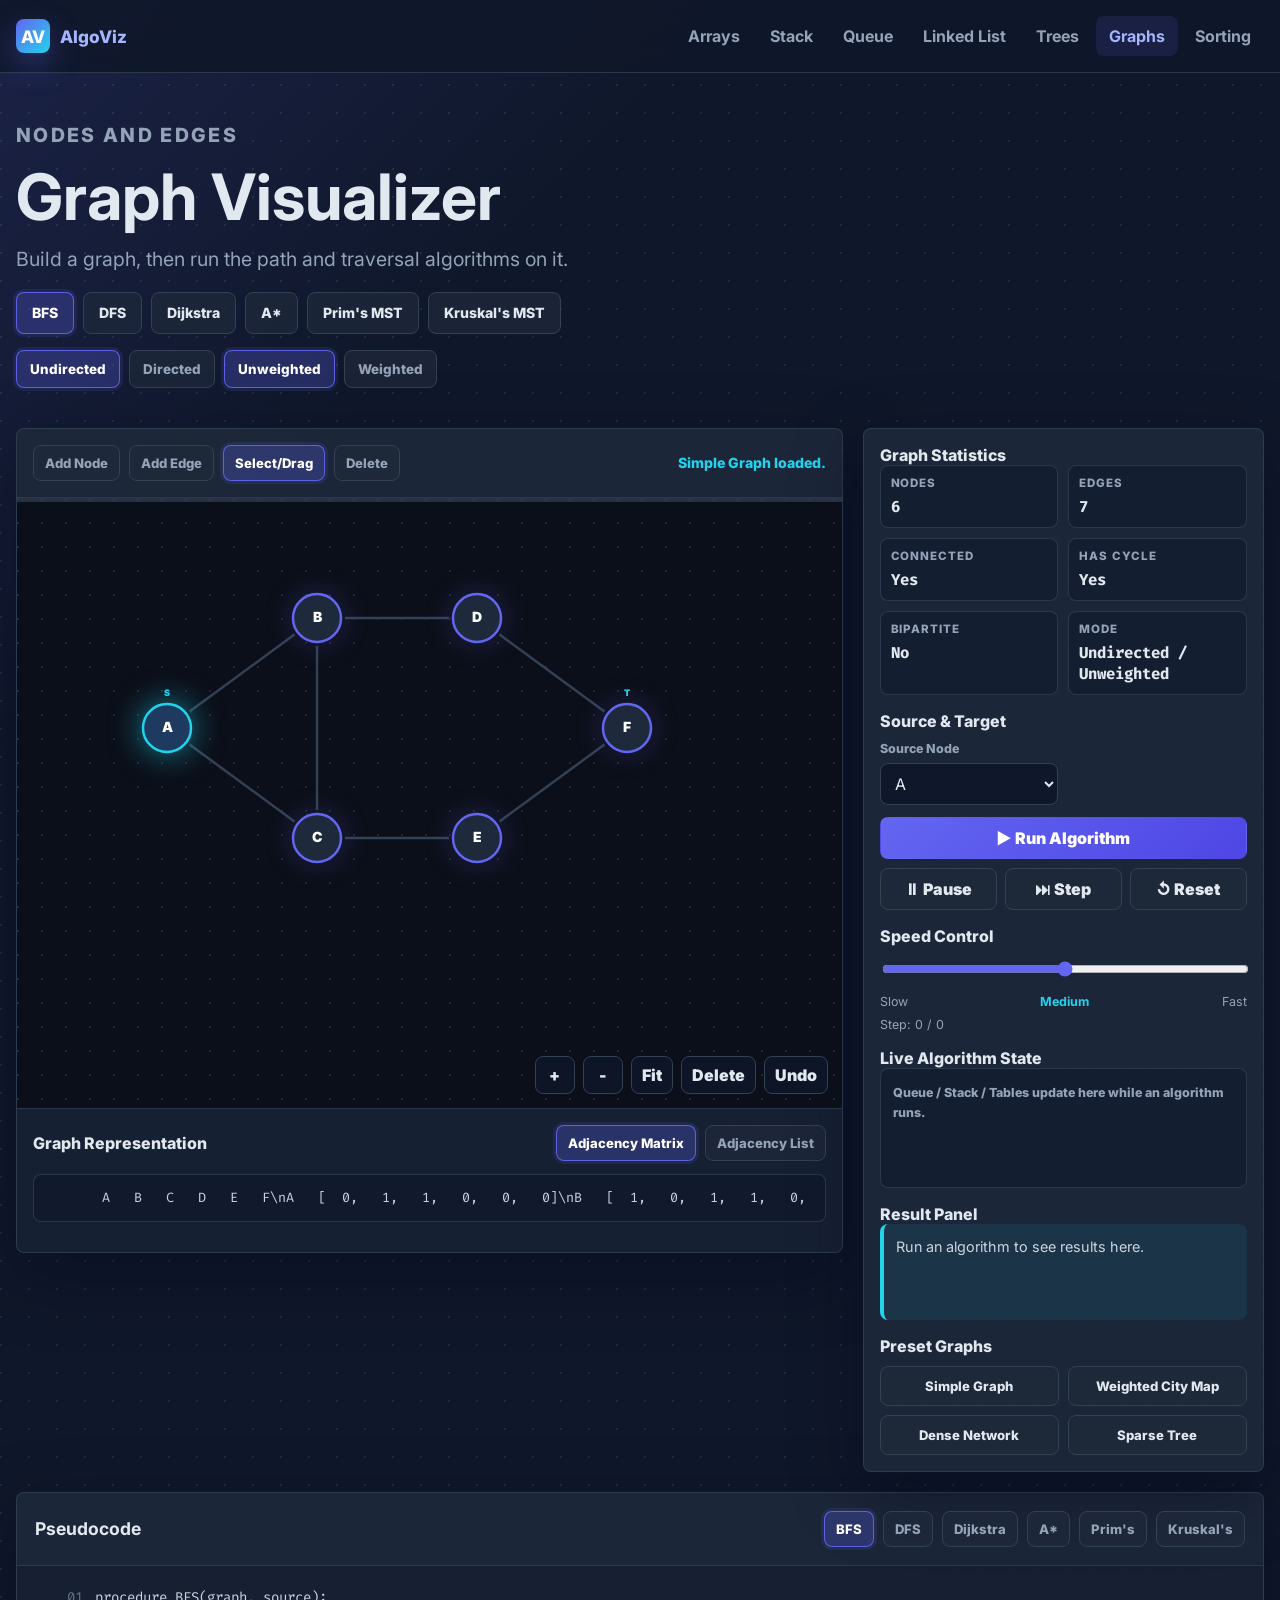
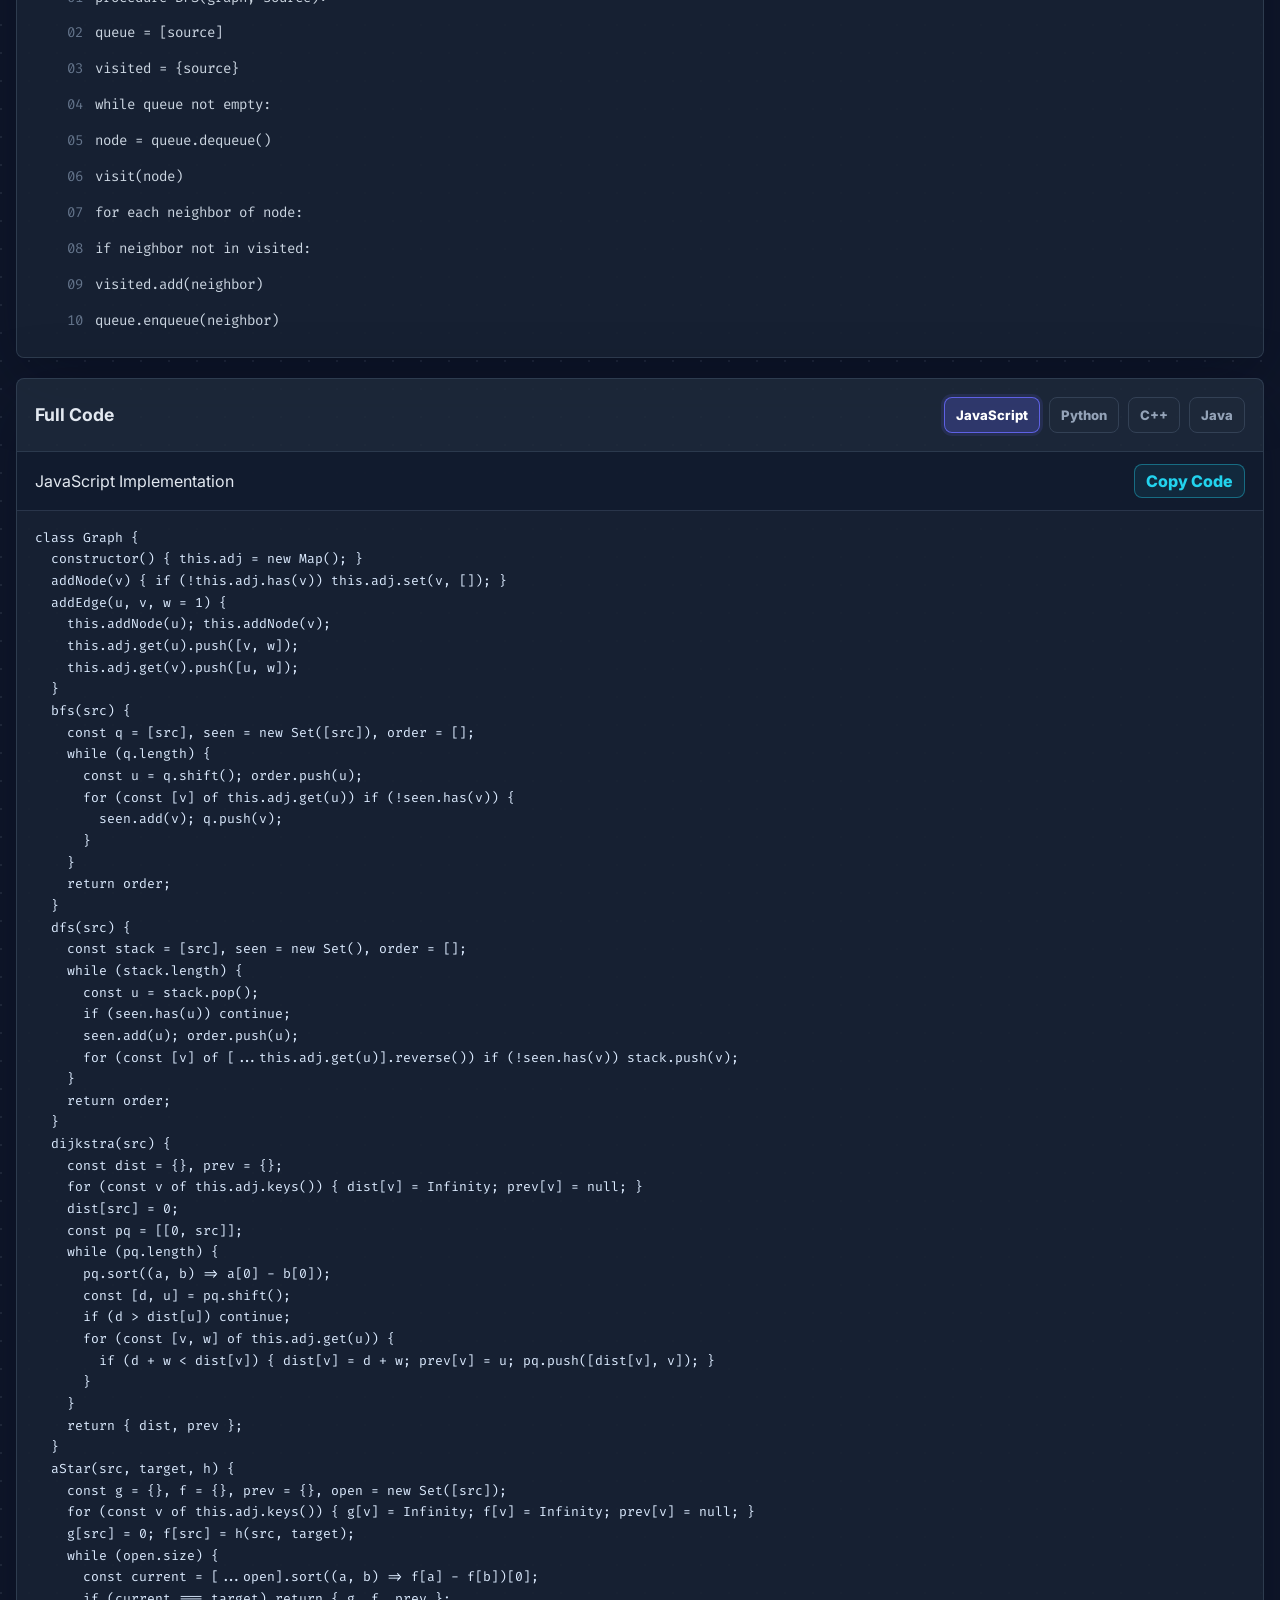
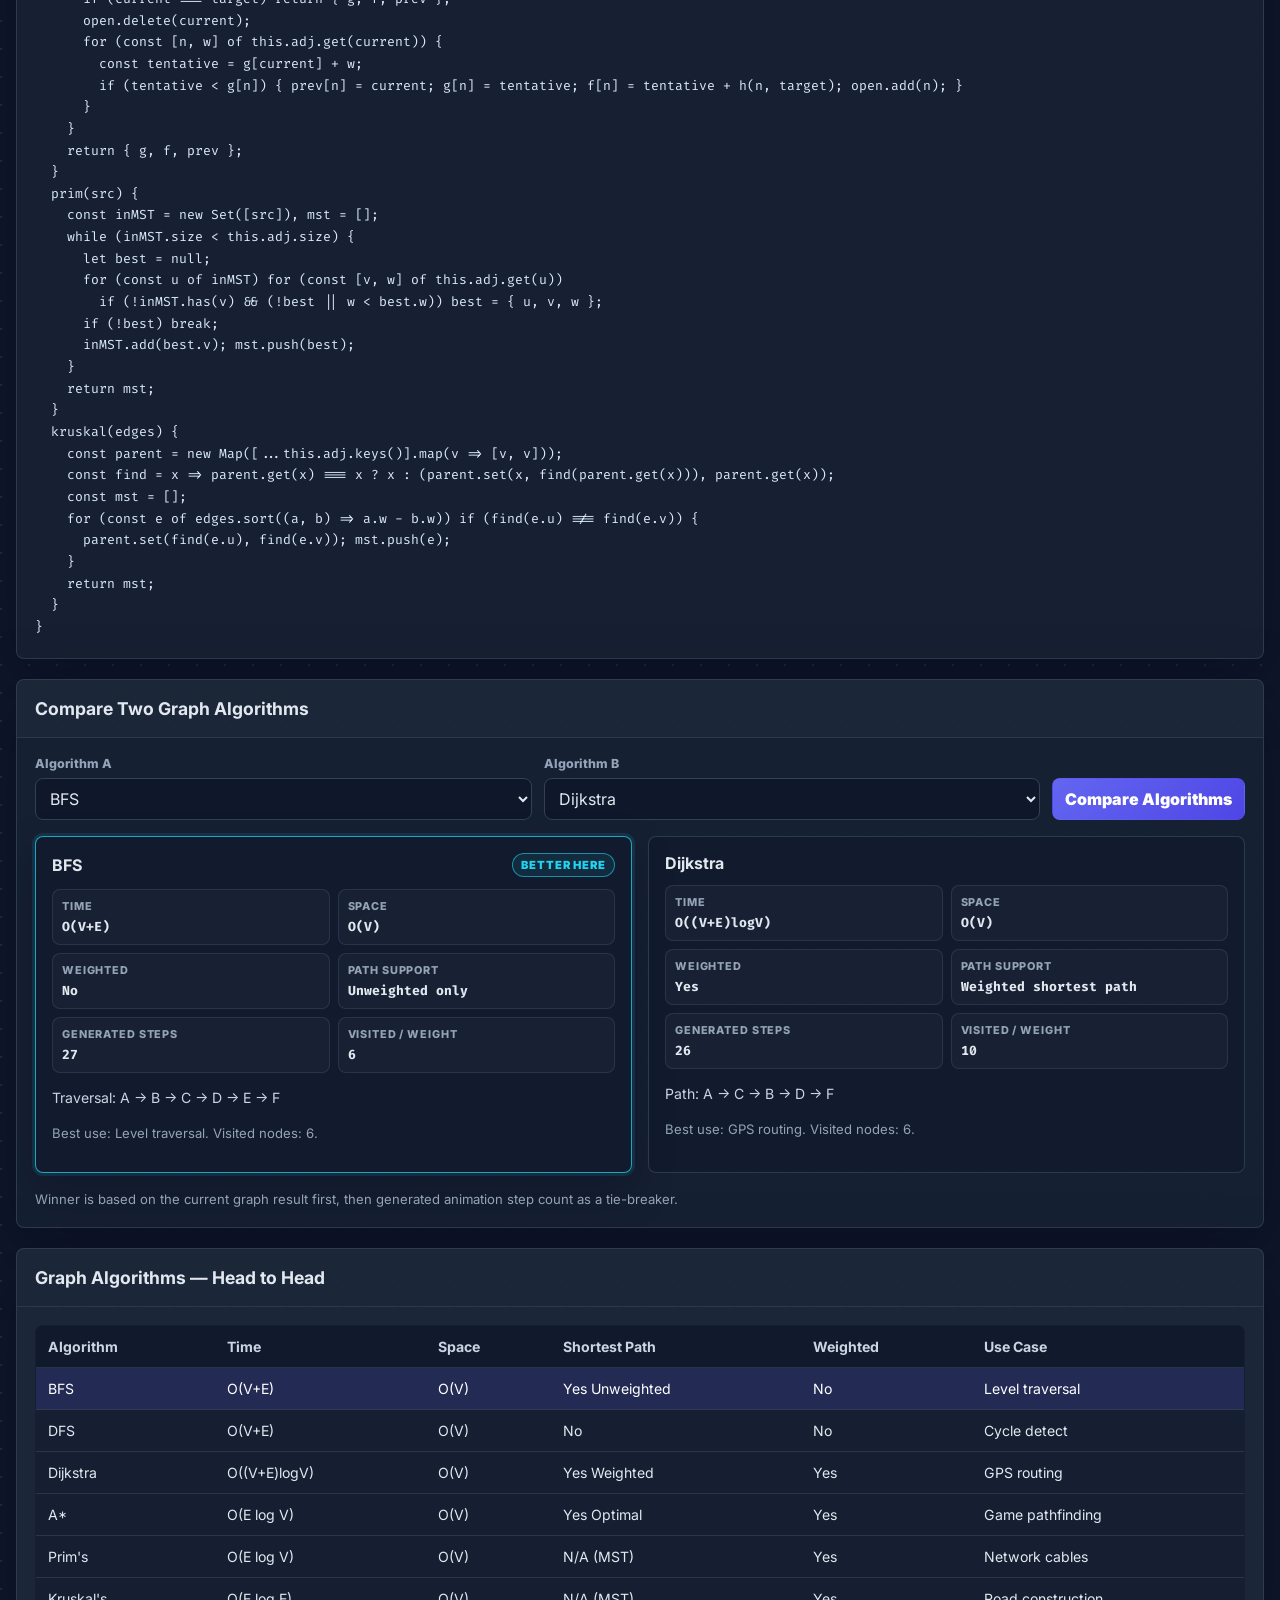
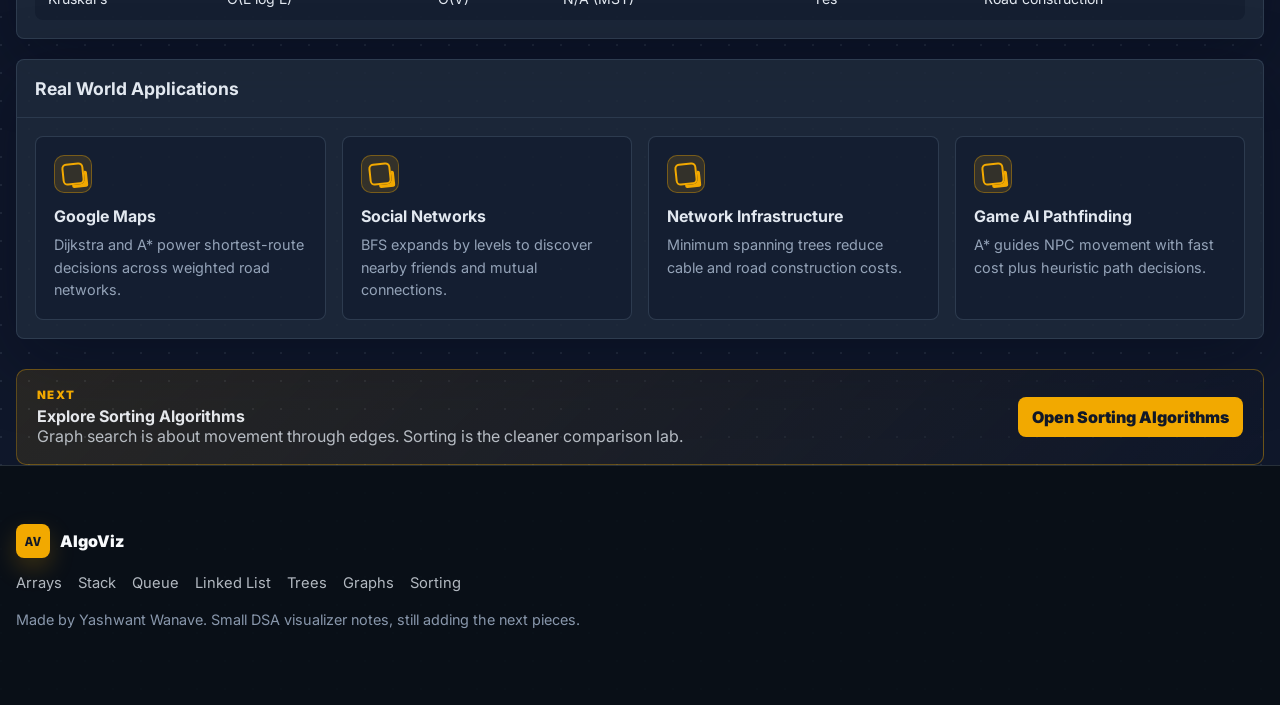
==== commit 2f832edf: "Merge changes" ====
--- a/graph.html
+++ b/graph.html
@@ -1016,15 +1016,153 @@
         grid-template-columns: 1fr;
       }
     }
+
+
+    /* Shared site shell: common nav/footer/closing bits without changing visualizer logic. */
+    .eyebrow {
+      margin: 0 0 0.45rem;
+      color: #f2a900;
+      font-size: 0.78rem;
+      font-weight: 800;
+      letter-spacing: 0.12em;
+      text-transform: uppercase;
+    }
+    .av-shell-footer {
+      margin-top: 0;
+      border-top: 1px solid rgba(148, 163, 184, 0.22);
+      background: rgba(9, 15, 23, 0.94);
+      color: rgba(226, 232, 240, 0.78);
+    }
+    .av-footer-inner {
+      width: min(1500px, calc(100% - 32px));
+      margin: 0 auto;
+      padding: 28px 0 34px;
+      display: grid;
+      gap: 16px;
+    }
+    .av-footer-brand {
+      display: flex;
+      align-items: center;
+      gap: 10px;
+      color: #f8fafc;
+      font-weight: 900;
+      text-decoration: none;
+    }
+    .av-logo-mark {
+      width: 34px;
+      height: 34px;
+      display: inline-grid;
+      place-items: center;
+      border-radius: 8px;
+      color: #111827;
+      background: #f2a900;
+      font-family: "Fira Code", monospace;
+      font-size: 0.82rem;
+      box-shadow: 0 10px 24px rgba(242, 169, 0, 0.22);
+    }
+    .av-footer-links {
+      display: flex;
+      flex-wrap: wrap;
+      gap: 10px 16px;
+    }
+    .av-footer-links a {
+      color: inherit;
+      text-decoration: none;
+      font-size: 0.92rem;
+    }
+    .av-footer-links a:hover { color: #f2a900; }
+    .av-footer-note {
+      margin: 0;
+      color: rgba(148, 163, 184, 0.92);
+      line-height: 1.6;
+      font-size: 0.9rem;
+    }
+    .av-next-section {
+      width: min(1500px, calc(100% - 32px));
+      margin: 30px auto 0;
+      padding: 18px 20px;
+      border: 1px solid rgba(242, 169, 0, 0.34);
+      border-radius: 10px;
+      background: linear-gradient(135deg, rgba(242, 169, 0, 0.11), rgba(15, 23, 42, 0.68));
+      display: flex;
+      align-items: center;
+      justify-content: space-between;
+      gap: 18px;
+      color: #e5e7eb;
+    }
+    .av-next-section p { margin: 0; color: rgba(226, 232, 240, 0.78); }
+    .av-next-section a {
+      color: #111827;
+      background: #f2a900;
+      text-decoration: none;
+      font-weight: 900;
+      border-radius: 8px;
+      padding: 10px 14px;
+      white-space: nowrap;
+    }
+    .av-next-kicker {
+      display: block;
+      color: #f2a900;
+      font-size: 0.72rem;
+      font-weight: 900;
+      letter-spacing: 0.12em;
+      text-transform: uppercase;
+      margin-bottom: 4px;
+    }
+    .av-badge-yes, .av-badge-no {
+      display: inline-flex;
+      align-items: center;
+      justify-content: center;
+      min-width: 38px;
+      padding: 2px 8px;
+      border-radius: 999px;
+      font-size: 0.72rem;
+      font-weight: 900;
+    }
+    .av-badge-yes { color: #bbf7d0; background: rgba(22, 101, 52, 0.45); }
+    .av-badge-no { color: #fecaca; background: rgba(127, 29, 29, 0.45); }
+    .app-icon,
+    .app-card > span:first-child,
+    .pattern-card > span:first-child {
+      width: 38px;
+      height: 38px;
+      display: inline-grid;
+      place-items: center;
+      border-radius: 10px;
+      background: rgba(242, 169, 0, 0.14);
+      border: 1px solid rgba(242, 169, 0, 0.36);
+      color: #f2a900;
+      font-size: 0;
+    }
+    .app-icon::before,
+    .app-card > span:first-child::before,
+    .pattern-card > span:first-child::before {
+      content: "";
+      width: 18px;
+      height: 18px;
+      border: 2px solid currentColor;
+      border-radius: 5px;
+      box-shadow: 6px 6px 0 -3px currentColor;
+      transform: rotate(-6deg);
+    }
+    .av-zoom-controls button,
+    .control-button,
+    .operation-button,
+    .btn-op,
+    .btn-traverse {
+      letter-spacing: 0;
+    }
+    @media (max-width: 768px) {
+      .av-next-section { align-items: flex-start; flex-direction: column; }
+      .av-next-section a { white-space: normal; }
+    }
+
   </style>
 </head>
 <body>
   <nav class="navbar" aria-label="Primary navigation">
     <div class="nav-inner">
-      <a class="logo" href="stack.html" aria-label="AlgoViz home">
-        <span class="logo-mark">AV</span>
-        <span>AlgoViz</span>
-      </a>
+      <a href="array.html" class="logo" aria-label="AlgoViz home"><span class="logo-mark" aria-hidden="true">AV</span><span>AlgoViz</span></a>
       <button class="hamburger" id="menuButton" type="button" aria-label="Open navigation" aria-expanded="false">
         <span></span><span></span><span></span>
       </button>
@@ -1042,8 +1180,9 @@
 
   <main class="page" id="top">
     <header class="hero">
+      <p class="eyebrow">Nodes and edges</p>
       <h1>Graph Visualizer</h1>
-      <p>Build graphs interactively and watch algorithms find paths in real time</p>
+      <p>Build a graph, then run the path and traversal algorithms on it.</p>
       <div class="pill-row" id="algorithmPills" aria-label="Algorithm selectors"></div>
       <div class="toggle-row" aria-label="Graph type toggles">
         <button class="toggle-button active" id="undirectedButton" type="button">Undirected</button>
@@ -1075,12 +1214,12 @@
               <g id="nodesLayer"></g>
             </g>
           </svg>
-          <div class="canvas-controls">
+          <div class="canvas-controls av-zoom-controls">
             <button class="canvas-button" id="zoomInButton" type="button" title="Zoom In">+</button>
             <button class="canvas-button" id="zoomOutButton" type="button" title="Zoom Out">-</button>
-            <button class="canvas-button" id="fitButton" type="button" title="Fit">FIT</button>
-            <button class="canvas-button" id="deleteButton" type="button" title="Delete selected">🗑️</button>
-            <button class="canvas-button" id="undoButton" type="button" title="Undo">↩</button>
+            <button class="canvas-button" id="fitButton" type="button" title="Fit">Fit</button>
+            <button class="canvas-button" id="deleteButton" type="button" title="Delete selected">Delete</button>
+            <button class="canvas-button" id="undoButton" type="button" title="Undo">Undo</button>
           </div>
           <div class="weight-popup" id="weightPopup">
             <input id="weightInput" type="number" min="1" max="99" value="1" aria-label="Edge weight">
@@ -1210,12 +1349,12 @@
             <tr><th>Algorithm</th><th>Time</th><th>Space</th><th>Shortest Path</th><th>Weighted</th><th>Use Case</th></tr>
           </thead>
           <tbody>
-            <tr data-algo="BFS"><td>BFS</td><td>O(V+E)</td><td>O(V)</td><td>✅ Unweighted</td><td>❌</td><td>Level traversal</td></tr>
-            <tr data-algo="DFS"><td>DFS</td><td>O(V+E)</td><td>O(V)</td><td>❌</td><td>❌</td><td>Cycle detect</td></tr>
-            <tr data-algo="Dijkstra"><td>Dijkstra</td><td>O((V+E)logV)</td><td>O(V)</td><td>✅ Weighted</td><td>✅</td><td>GPS routing</td></tr>
-            <tr data-algo="A*"><td>A*</td><td>O(E log V)</td><td>O(V)</td><td>✅ Optimal</td><td>✅</td><td>Game pathfinding</td></tr>
-            <tr data-algo="Prim's MST"><td>Prim's</td><td>O(E log V)</td><td>O(V)</td><td>N/A (MST)</td><td>✅</td><td>Network cables</td></tr>
-            <tr data-algo="Kruskal's MST"><td>Kruskal's</td><td>O(E log E)</td><td>O(V)</td><td>N/A (MST)</td><td>✅</td><td>Road construction</td></tr>
+            <tr data-algo="BFS"><td>BFS</td><td>O(V+E)</td><td>O(V)</td><td>Yes Unweighted</td><td>No</td><td>Level traversal</td></tr>
+            <tr data-algo="DFS"><td>DFS</td><td>O(V+E)</td><td>O(V)</td><td>No</td><td>No</td><td>Cycle detect</td></tr>
+            <tr data-algo="Dijkstra"><td>Dijkstra</td><td>O((V+E)logV)</td><td>O(V)</td><td>Yes Weighted</td><td>Yes</td><td>GPS routing</td></tr>
+            <tr data-algo="A*"><td>A*</td><td>O(E log V)</td><td>O(V)</td><td>Yes Optimal</td><td>Yes</td><td>Game pathfinding</td></tr>
+            <tr data-algo="Prim's MST"><td>Prim's</td><td>O(E log V)</td><td>O(V)</td><td>N/A (MST)</td><td>Yes</td><td>Network cables</td></tr>
+            <tr data-algo="Kruskal's MST"><td>Kruskal's</td><td>O(E log E)</td><td>O(V)</td><td>N/A (MST)</td><td>Yes</td><td>Road construction</td></tr>
           </tbody>
         </table>
       </div>
@@ -1224,29 +1363,38 @@
     <section class="section">
       <div class="section-header"><h2>Real World Applications</h2></div>
       <div class="apps">
-        <article class="app-card"><span>🗺️</span><h3>Google Maps</h3><p>Dijkstra and A* power shortest-route decisions across weighted road networks.</p></article>
-        <article class="app-card"><span>🌐</span><h3>Social Networks</h3><p>BFS expands by levels to discover nearby friends and mutual connections.</p></article>
-        <article class="app-card"><span>🔌</span><h3>Network Infrastructure</h3><p>Minimum spanning trees reduce cable and road construction costs.</p></article>
-        <article class="app-card"><span>🎮</span><h3>Game AI Pathfinding</h3><p>A* guides NPC movement with fast cost plus heuristic path decisions.</p></article>
+        <article class="app-card"><span></span><h3>Google Maps</h3><p>Dijkstra and A* power shortest-route decisions across weighted road networks.</p></article>
+        <article class="app-card"><span></span><h3>Social Networks</h3><p>BFS expands by levels to discover nearby friends and mutual connections.</p></article>
+        <article class="app-card"><span></span><h3>Network Infrastructure</h3><p>Minimum spanning trees reduce cable and road construction costs.</p></article>
+        <article class="app-card"><span></span><h3>Game AI Pathfinding</h3><p>A* guides NPC movement with fast cost plus heuristic path decisions.</p></article>
       </div>
     </section>
   </main>
-
-  <footer class="footer">
-    <div class="footer-inner">
-      <div>
-        <a class="logo" href="stack.html"><span class="logo-mark">AV</span><span>AlgoViz</span></a>
-        <div style="margin-top: 8px;">Visualize. Understand. Master.</div>
-        <div style="margin-top: 8px;">© 2025 AlgoViz. All rights reserved. Built with ❤️ by Yashwant Wanave</div>
-      </div>
-      <div class="footer-links">
+  <section class="av-next-section" aria-label="Next topic">
+    <div>
+      <span class="av-next-kicker">Next</span>
+      <strong>Explore Sorting Algorithms</strong>
+      <p>Graph search is about movement through edges. Sorting is the cleaner comparison lab.</p>
+    </div>
+    <a href="sorting.html">Open Sorting Algorithms</a>
+  </section>
+
+  <footer class="footer av-shell-footer">
+    <div class="av-footer-inner">
+      <a class="av-footer-brand" href="array.html" aria-label="AlgoViz home">
+        <span class="av-logo-mark">AV</span>
+        <span>AlgoViz</span>
+      </a>
+      <nav class="av-footer-links" aria-label="Footer navigation">
+        <a href="array.html">Arrays</a>
         <a href="stack.html">Stack</a>
         <a href="queue.html">Queue</a>
         <a href="linkedlist.html">Linked List</a>
         <a href="tree.html">Trees</a>
-        <a class="active" href="graph.html">Graphs</a>
+        <a href="graph.html">Graphs</a>
         <a href="sorting.html">Sorting</a>
-      </div>
+      </nav>
+      <p class="av-footer-note">Made by Yashwant Wanave. Small DSA visualizer notes, still adding the next pieces.</p>
     </div>
   </footer>
 
@@ -1261,10 +1409,10 @@
       "Kruskal's MST": { time: "O(E log E)", space: "O(V)", shortest: "N/A", weighted: "Yes", useCase: "Road construction" }
     };
     const tools = [
-      { id: "node", label: "✦ Add Node", instruction: "Click canvas to add node" },
-      { id: "edge", label: "↔ Add Edge", instruction: "Click source node, then target node" },
-      { id: "select", label: "☞ Select/Drag", instruction: "Drag nodes or select edges" },
-      { id: "delete", label: "🗑️ Delete", instruction: "Click a node or edge to delete it" }
+      { id: "node", label: "Add Node", instruction: "Click canvas to add node" },
+      { id: "edge", label: "Add Edge", instruction: "Click source node, then target node" },
+      { id: "select", label: "Select/Drag", instruction: "Drag nodes or select edges" },
+      { id: "delete", label: "Delete", instruction: "Click a node or edge to delete it" }
     ];
     const speedMap = [
       { label: "Slow", delay: 1000 },
@@ -2222,9 +2370,9 @@
       const items = [
         ["Nodes", stats.nodes],
         ["Edges", stats.edges],
-        ["Connected", stats.connected ? "✅" : "❌"],
-        ["Has Cycle", stats.hasCycle ? "✅" : "❌"],
-        ["Bipartite", stats.bipartite ? "✅" : "❌"],
+        ["Connected", stats.connected ? "Yes" : "No"],
+        ["Has Cycle", stats.hasCycle ? "Yes" : "No"],
+        ["Bipartite", stats.bipartite ? "Yes" : "No"],
         ["Mode", `${graphDirected ? "Directed" : "Undirected"} / ${graphWeighted ? "Weighted" : "Unweighted"}`]
       ];
       dom.statsGrid.innerHTML = items.map(([label, value]) => `<div class="stat-card"><span>${label}</span><strong>${value}</strong></div>`).join("");
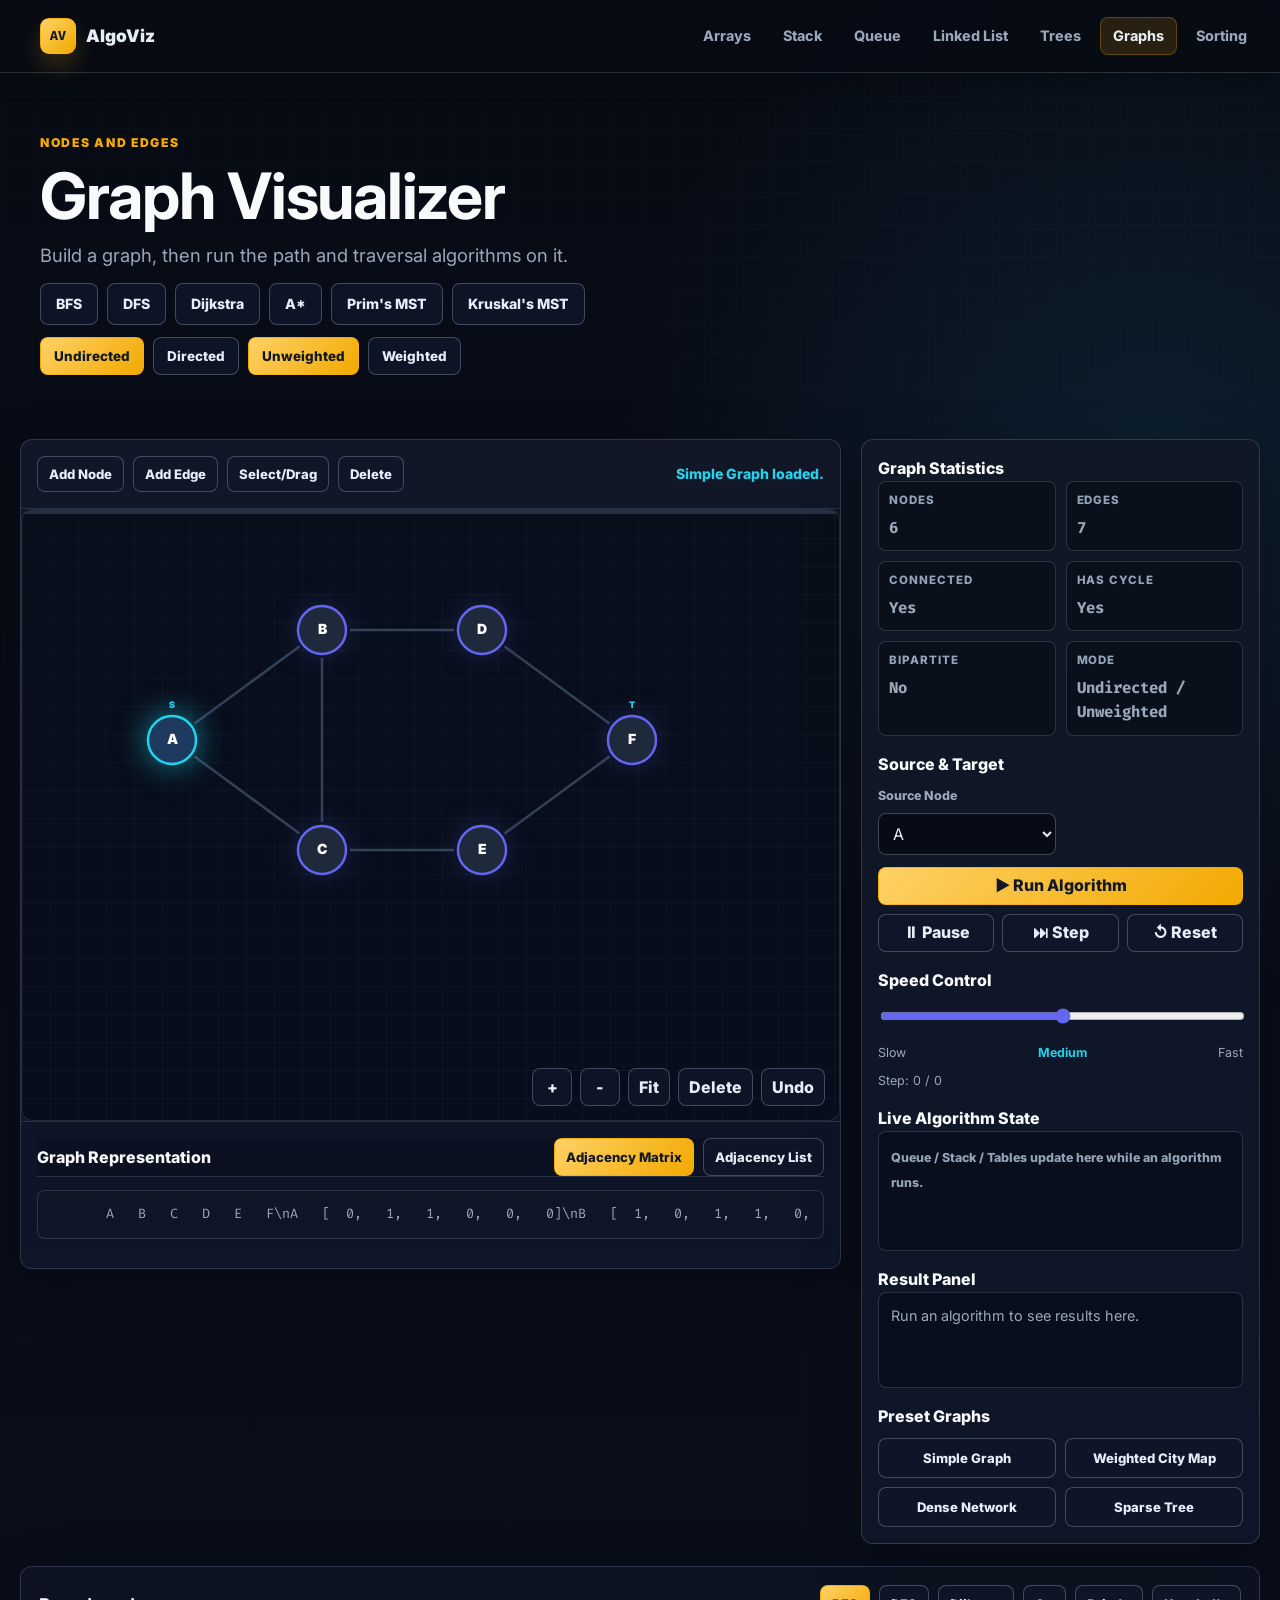
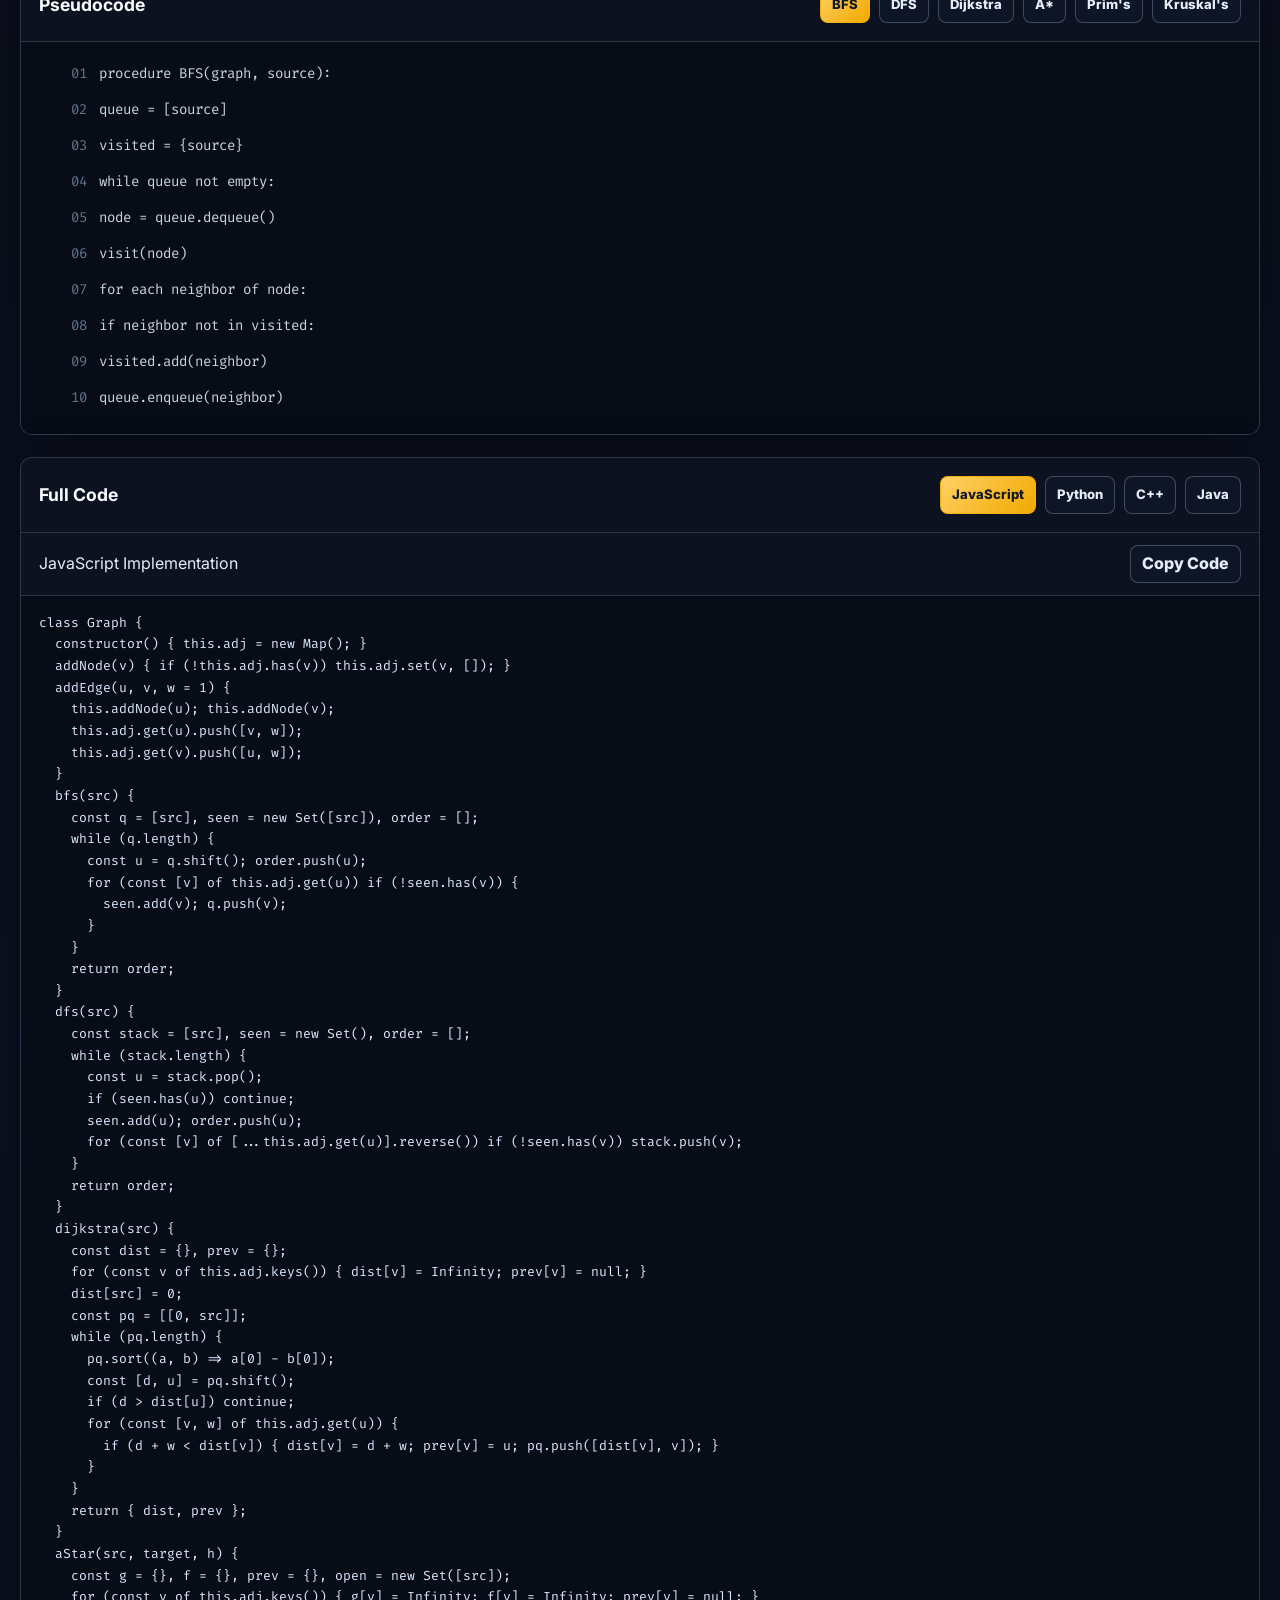
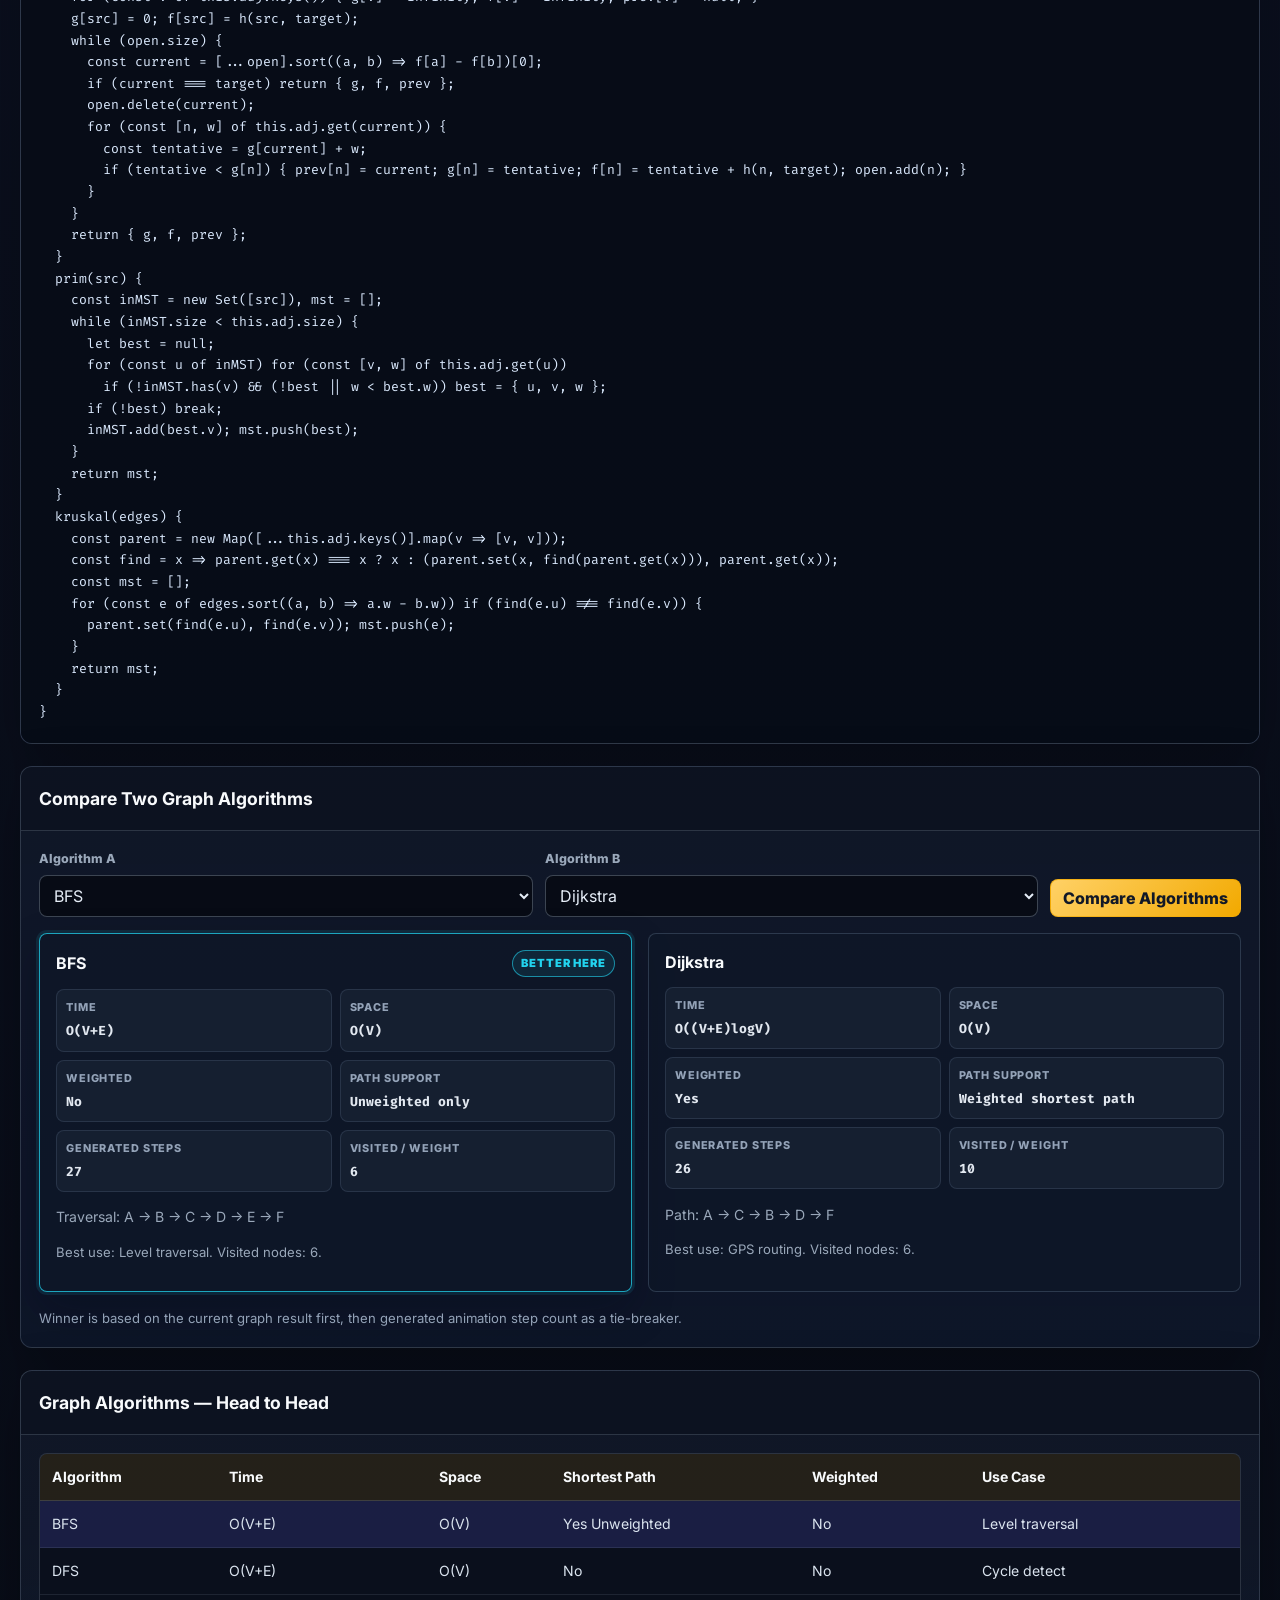
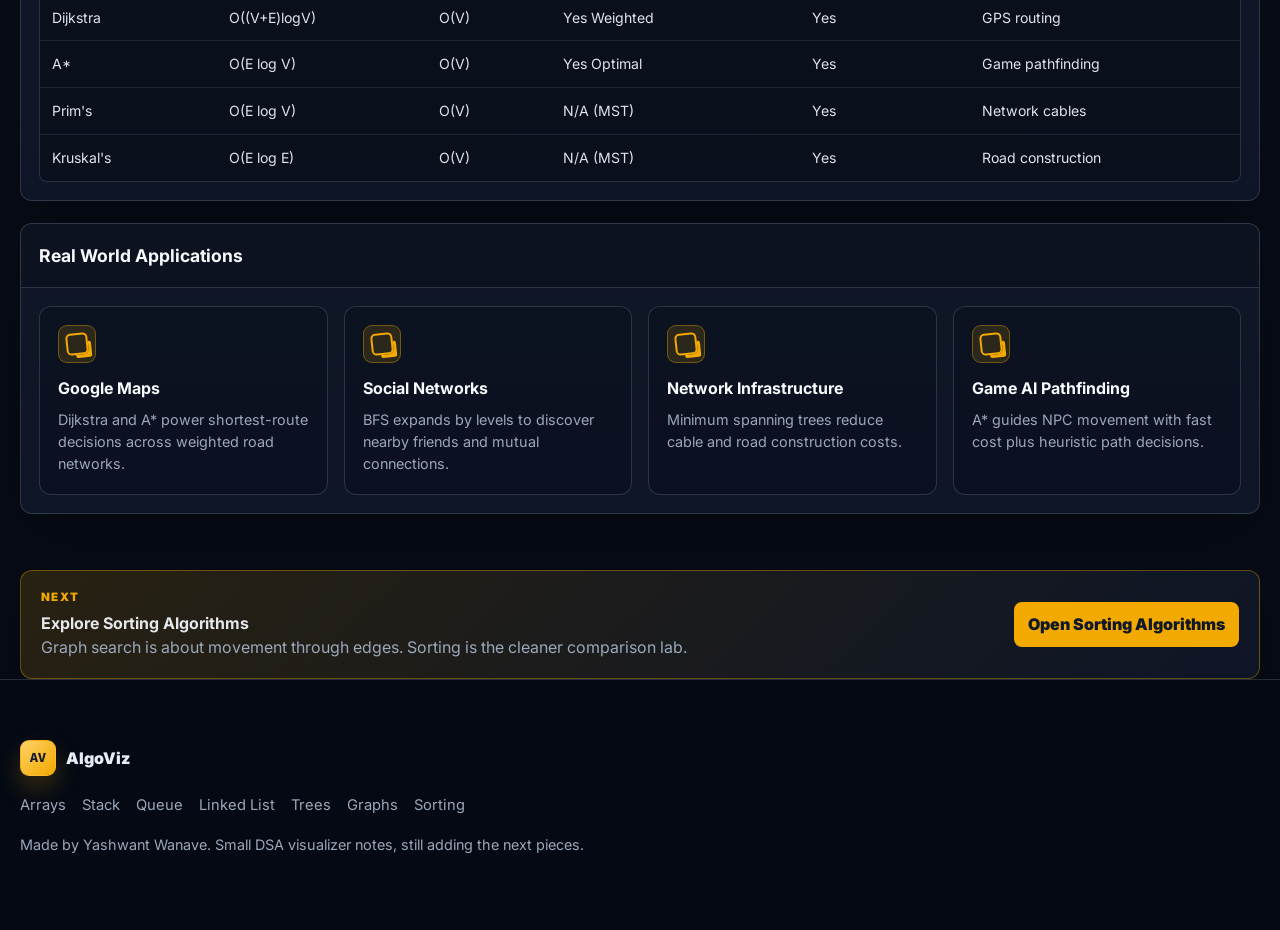
==== commit 37be3b51: "Initial commit" ====
--- a/graph.html
+++ b/graph.html
@@ -1158,6 +1158,7 @@
     }
 
   </style>
+  <link rel="stylesheet" href="shared-ui.css">
 </head>
 <body>
   <nav class="navbar" aria-label="Primary navigation">
--- a/shared-ui.css
+++ b/shared-ui.css
@@ -0,0 +1,636 @@
+/* Shared professional UI layer for the AlgoViz pages.
+   Loaded after each page's local CSS so the site feels like one product
+   while leaving visualizer logic and markup intact. */
+
+:root {
+  --av-bg: #0b1020;
+  --av-bg-soft: #101827;
+  --av-panel: rgba(15, 23, 42, 0.92);
+  --av-panel-solid: #111827;
+  --av-border: rgba(148, 163, 184, 0.24);
+  --av-border-strong: rgba(148, 163, 184, 0.38);
+  --av-text: #e5edf7;
+  --av-muted: #9aa8ba;
+  --av-accent: #f2a900;
+  --av-accent-soft: rgba(242, 169, 0, 0.14);
+  --av-cyan: #38bdf8;
+  --av-green: #22c55e;
+  --av-red: #ef4444;
+  --av-radius: 12px;
+  --av-radius-sm: 8px;
+  --av-shadow: 0 18px 55px rgba(0, 0, 0, 0.28);
+  --av-font: Inter, ui-sans-serif, system-ui, -apple-system, BlinkMacSystemFont, "Segoe UI", sans-serif;
+  --av-code: "Fira Code", Consolas, "Courier New", monospace;
+}
+
+* {
+  box-sizing: border-box;
+}
+
+html {
+  scroll-behavior: smooth;
+}
+
+body {
+  margin: 0;
+  color: var(--av-text) !important;
+  background:
+    radial-gradient(circle at 18% -10%, rgba(242, 169, 0, 0.13), transparent 30rem),
+    radial-gradient(circle at 90% 8%, rgba(56, 189, 248, 0.10), transparent 34rem),
+    linear-gradient(180deg, #070b14 0%, var(--av-bg) 46%, #070b14 100%) !important;
+  font-family: var(--av-font) !important;
+  line-height: 1.55;
+}
+
+body::before {
+  content: "";
+  position: fixed;
+  inset: 0;
+  z-index: -1;
+  pointer-events: none;
+  background-image: linear-gradient(rgba(148, 163, 184, 0.045) 1px, transparent 1px),
+    linear-gradient(90deg, rgba(148, 163, 184, 0.045) 1px, transparent 1px);
+  background-size: 32px 32px;
+  mask-image: linear-gradient(to bottom, rgba(0, 0, 0, 0.8), transparent 78%);
+}
+
+a {
+  color: inherit;
+}
+
+.page,
+.main-container,
+.nav-inner,
+.footer-inner,
+.av-footer-inner {
+  width: min(1440px, calc(100% - 40px)) !important;
+  margin-left: auto !important;
+  margin-right: auto !important;
+}
+
+.navbar {
+  position: sticky !important;
+  top: 0;
+  z-index: 1000;
+  min-height: 72px;
+  padding: 0 !important;
+  border-bottom: 1px solid var(--av-border) !important;
+  background: rgba(7, 11, 20, 0.86) !important;
+  backdrop-filter: blur(18px);
+  box-shadow: 0 10px 30px rgba(0, 0, 0, 0.20) !important;
+}
+
+.nav-inner,
+.navbar {
+  display: flex;
+  align-items: center;
+  justify-content: space-between;
+  gap: 18px;
+}
+
+.navbar > .logo,
+.navbar > .nav-logo,
+.nav-inner > .logo,
+.nav-inner > .nav-logo {
+  margin-left: max(20px, calc((100vw - 1440px) / 2));
+}
+
+.navbar > .nav-links {
+  margin-right: max(20px, calc((100vw - 1440px) / 2));
+}
+
+.logo,
+.nav-logo,
+.av-footer-brand {
+  display: inline-flex !important;
+  align-items: center !important;
+  gap: 10px !important;
+  min-height: 40px;
+  color: var(--av-text) !important;
+  text-decoration: none !important;
+  font-weight: 900 !important;
+  letter-spacing: 0 !important;
+}
+
+.logo-mark,
+.nav-logo-mark,
+.av-logo-mark {
+  width: 36px !important;
+  height: 36px !important;
+  display: inline-grid !important;
+  place-items: center !important;
+  border: 1px solid rgba(242, 169, 0, 0.38) !important;
+  border-radius: 9px !important;
+  color: #111827 !important;
+  background: linear-gradient(135deg, #ffd166, var(--av-accent)) !important;
+  box-shadow: 0 12px 24px rgba(242, 169, 0, 0.22) !important;
+  font-family: var(--av-code) !important;
+  font-size: 0.82rem !important;
+  font-weight: 900 !important;
+}
+
+.nav-links {
+  display: flex;
+  align-items: center;
+  gap: 6px !important;
+  margin-top: 0 !important;
+  margin-bottom: 0 !important;
+  padding-left: 0 !important;
+  list-style: none !important;
+}
+
+.nav-links a {
+  display: inline-flex !important;
+  align-items: center;
+  min-height: 38px;
+  padding: 0 12px !important;
+  border: 1px solid transparent !important;
+  border-radius: 8px !important;
+  color: var(--av-muted) !important;
+  background: transparent !important;
+  text-decoration: none !important;
+  font-size: 0.9rem !important;
+  font-weight: 750 !important;
+  letter-spacing: 0 !important;
+  transition: color 0.18s ease, background 0.18s ease, border-color 0.18s ease, transform 0.18s ease;
+}
+
+.nav-links a:hover,
+.nav-links a.active,
+.nav-links .active a,
+.nav-links a.active-link {
+  color: var(--av-text) !important;
+  border-color: rgba(242, 169, 0, 0.28) !important;
+  background: var(--av-accent-soft) !important;
+}
+
+.hamburger {
+  border-color: var(--av-border-strong) !important;
+  border-radius: 8px !important;
+  background: rgba(15, 23, 42, 0.9) !important;
+}
+
+.page,
+.main-container {
+  padding-top: 30px !important;
+  padding-bottom: 28px !important;
+}
+
+.hero,
+.page-header {
+  width: min(1440px, calc(100% - 40px));
+  margin: 0 auto 24px !important;
+  padding: 30px 0 18px !important;
+  display: grid !important;
+  gap: 12px !important;
+  text-align: left !important;
+}
+
+.eyebrow {
+  margin: 0 !important;
+  color: var(--av-accent) !important;
+  font-size: 0.76rem !important;
+  font-weight: 900 !important;
+  letter-spacing: 0.14em !important;
+  text-transform: uppercase !important;
+}
+
+.hero h1,
+.page-header h1 {
+  margin: 0 !important;
+  color: #f8fafc !important;
+  font-size: clamp(2.1rem, 5vw, 4.8rem) !important;
+  line-height: 0.98 !important;
+  letter-spacing: -0.02em !important;
+}
+
+.hero > p:not(.eyebrow),
+.page-header > p:not(.eyebrow) {
+  max-width: 820px !important;
+  margin: 0 !important;
+  color: var(--av-muted) !important;
+  font-size: clamp(0.98rem, 1.5vw, 1.15rem) !important;
+  line-height: 1.7 !important;
+}
+
+.panel,
+.section,
+.info-card,
+.viz-card,
+.controls-card,
+.canvas-card,
+.output-card,
+.pseudo-card,
+.fullcode-card,
+.comparison-card,
+.visual-panel,
+.side-panel,
+.builder,
+.control-strip,
+.code-panel,
+.comparison-section,
+.apps-container,
+.control-row,
+.info-panel {
+  border: 1px solid var(--av-border) !important;
+  border-radius: var(--av-radius) !important;
+  background: linear-gradient(180deg, rgba(17, 24, 39, 0.96), rgba(15, 23, 42, 0.88)) !important;
+  box-shadow: var(--av-shadow) !important;
+}
+
+.section,
+.panel,
+.info-card,
+.viz-card,
+.controls-card,
+.canvas-card,
+.output-card,
+.pseudo-card,
+.fullcode-card,
+.comparison-card,
+.comparison-section {
+  margin-top: 22px !important;
+}
+
+.section-heading,
+.section-header,
+.visual-header,
+.visual-toolbar,
+.panel-header,
+.output-header,
+.fullcode-header,
+.representation-header,
+.code-toolbar {
+  border-bottom: 1px solid var(--av-border) !important;
+  background: rgba(8, 13, 24, 0.42) !important;
+}
+
+h2,
+h3,
+h4,
+.panel-title,
+.representation-title,
+.output-title,
+.viz-title {
+  color: #f8fafc !important;
+  letter-spacing: 0 !important;
+}
+
+p,
+.small-label,
+.desc-text,
+.warning-text,
+.status-message,
+.status-box,
+.result-panel,
+.representation-output {
+  color: var(--av-muted) !important;
+}
+
+button,
+.btn,
+.control-button,
+.operation-button,
+.btn-op,
+.btn-traverse,
+.tab-button,
+.panel-tab-btn,
+.type-toggle-btn,
+.btn-toggle,
+.toggle-button,
+.badge-toggle,
+.algo-button,
+.type-button,
+.mini-button,
+.copy-button,
+.btn-copy,
+.canvas-button {
+  min-height: 38px;
+  border: 1px solid var(--av-border-strong) !important;
+  border-radius: 8px !important;
+  color: var(--av-text) !important;
+  background: rgba(15, 23, 42, 0.82) !important;
+  box-shadow: none !important;
+  font-family: var(--av-font) !important;
+  font-weight: 800 !important;
+  letter-spacing: 0 !important;
+  transition: transform 0.16s ease, border-color 0.16s ease, background 0.16s ease;
+}
+
+button:hover,
+.btn:hover,
+.control-button:hover,
+.operation-button:hover,
+.btn-op:hover,
+.btn-traverse:hover,
+.tab-button:hover,
+.panel-tab-btn:hover,
+.type-toggle-btn:hover,
+.btn-toggle:hover,
+.toggle-button:hover,
+.badge-toggle:hover,
+.algo-button:hover,
+.type-button:hover,
+.mini-button:hover,
+.copy-button:hover,
+.btn-copy:hover,
+.canvas-button:hover {
+  transform: translateY(-1px);
+  border-color: rgba(242, 169, 0, 0.56) !important;
+  background: rgba(242, 169, 0, 0.12) !important;
+}
+
+.primary,
+.btn-accent,
+.btn-insert,
+.control-button.primary,
+.operation-button.primary,
+.badge-toggle.active,
+.tab-button.active,
+.panel-tab-btn.active,
+.type-toggle-btn.active,
+.btn-toggle.active,
+.toggle-button.active,
+.algo-button.active,
+.type-button.active,
+.mini-button.active {
+  border-color: rgba(242, 169, 0, 0.7) !important;
+  color: #111827 !important;
+  background: linear-gradient(135deg, #ffd166, var(--av-accent)) !important;
+}
+
+.danger,
+.btn-danger,
+.btn-delete,
+.btn-clear,
+.control-button.danger,
+.operation-button.danger {
+  border-color: rgba(239, 68, 68, 0.42) !important;
+  color: #fecaca !important;
+  background: rgba(127, 29, 29, 0.34) !important;
+}
+
+input,
+select,
+textarea,
+.input,
+.select,
+.input-box,
+.input-number {
+  border: 1px solid var(--av-border-strong) !important;
+  border-radius: 8px !important;
+  color: var(--av-text) !important;
+  background: rgba(7, 11, 20, 0.92) !important;
+  outline: none !important;
+  box-shadow: none !important;
+}
+
+input:focus,
+select:focus,
+textarea:focus,
+.input:focus,
+.select:focus,
+.input-box:focus,
+.input-number:focus {
+  border-color: rgba(242, 169, 0, 0.7) !important;
+  box-shadow: 0 0 0 3px rgba(242, 169, 0, 0.14) !important;
+}
+
+label,
+.field label,
+.control-field,
+.range-label,
+.speed-value,
+.speed-row {
+  color: var(--av-muted) !important;
+}
+
+.status-box,
+.state-box,
+.result-panel,
+.algo-explanation-box,
+.type-info,
+.last-op-box,
+.trace-panel,
+.formula-badge,
+.size-pill,
+.metric-card,
+.stat-card,
+.property-row,
+.badge,
+.legend-pill {
+  border: 1px solid var(--av-border) !important;
+  border-radius: 8px !important;
+  background: rgba(8, 13, 24, 0.72) !important;
+  color: var(--av-muted) !important;
+}
+
+table,
+.data-table,
+.comparison-table,
+.complexity-table,
+.stats-table,
+.comp-table,
+.properties-table,
+.small-table {
+  width: 100%;
+  border-collapse: separate !important;
+  border-spacing: 0 !important;
+  overflow: hidden;
+  border: 1px solid var(--av-border) !important;
+  border-radius: var(--av-radius-sm) !important;
+  background: rgba(8, 13, 24, 0.64) !important;
+}
+
+th {
+  color: #f8fafc !important;
+  background: rgba(242, 169, 0, 0.11) !important;
+  border-bottom: 1px solid var(--av-border) !important;
+  text-transform: none !important;
+  letter-spacing: 0 !important;
+}
+
+td {
+  color: #dbe4ef !important;
+  border-bottom: 1px solid rgba(148, 163, 184, 0.14) !important;
+}
+
+tr:last-child td {
+  border-bottom: 0 !important;
+}
+
+code,
+pre,
+.code-block,
+.code-pre,
+.fullcode-text,
+.pseudo-code,
+.representation-output {
+  font-family: var(--av-code) !important;
+}
+
+.code-scroll,
+.code-wrap,
+.pseudo-body,
+.pseudo-wrap,
+.fullcode-body,
+.code-viewer-body {
+  background: rgba(5, 10, 20, 0.82) !important;
+}
+
+.app-card,
+.pattern-card,
+.rot-card,
+.race-panel,
+.comparison-table-wrapper {
+  border: 1px solid var(--av-border) !important;
+  border-radius: var(--av-radius) !important;
+  background: rgba(11, 18, 32, 0.82) !important;
+  box-shadow: none !important;
+}
+
+.app-card:hover,
+.pattern-card:hover,
+.rot-card:hover {
+  transform: translateY(-2px) !important;
+  border-color: rgba(242, 169, 0, 0.46) !important;
+}
+
+.app-icon,
+.app-card > span:first-child,
+.pattern-card > span:first-child {
+  width: 38px !important;
+  height: 38px !important;
+  display: inline-grid !important;
+  place-items: center !important;
+  border: 1px solid rgba(242, 169, 0, 0.38) !important;
+  border-radius: 9px !important;
+  color: var(--av-accent) !important;
+  background: var(--av-accent-soft) !important;
+  font-size: 0 !important;
+}
+
+.app-icon::before,
+.app-card > span:first-child::before,
+.pattern-card > span:first-child::before {
+  content: "";
+  width: 18px;
+  height: 18px;
+  border: 2px solid currentColor;
+  border-radius: 5px;
+  box-shadow: 6px 6px 0 -3px currentColor;
+  transform: rotate(-6deg);
+}
+
+.av-next-section {
+  width: min(1440px, calc(100% - 40px)) !important;
+  margin: 28px auto 0 !important;
+  border: 1px solid rgba(242, 169, 0, 0.36) !important;
+  border-radius: var(--av-radius) !important;
+  background:
+    linear-gradient(135deg, rgba(242, 169, 0, 0.14), rgba(15, 23, 42, 0.88)) !important;
+  box-shadow: var(--av-shadow) !important;
+}
+
+.av-next-section a {
+  color: #111827 !important;
+  background: var(--av-accent) !important;
+  border-radius: 8px !important;
+}
+
+.av-next-kicker {
+  color: var(--av-accent) !important;
+}
+
+.av-shell-footer {
+  margin-top: 0 !important;
+  border-top: 1px solid var(--av-border) !important;
+  background: rgba(5, 10, 20, 0.96) !important;
+}
+
+.av-footer-inner {
+  padding: 28px 0 34px !important;
+}
+
+.av-footer-links {
+  gap: 10px 16px !important;
+}
+
+.av-footer-links a {
+  color: var(--av-muted) !important;
+  text-decoration: none !important;
+}
+
+.av-footer-links a:hover {
+  color: var(--av-accent) !important;
+}
+
+.av-footer-note {
+  color: var(--av-muted) !important;
+}
+
+.bar-stage,
+.stack-stage,
+.queue-stage,
+.viz-canvas-wrapper,
+#canvas-container,
+.canvas-wrap,
+.array-stage {
+  border: 1px solid rgba(148, 163, 184, 0.18) !important;
+  background:
+    linear-gradient(rgba(148, 163, 184, 0.045) 1px, transparent 1px),
+    linear-gradient(90deg, rgba(148, 163, 184, 0.045) 1px, transparent 1px),
+    rgba(5, 10, 20, 0.58) !important;
+  background-size: 28px 28px, 28px 28px, auto !important;
+  border-radius: var(--av-radius) !important;
+}
+
+.av-badge-yes,
+.av-badge-no {
+  display: inline-flex;
+  align-items: center;
+  justify-content: center;
+  min-width: 38px;
+  padding: 2px 8px;
+  border-radius: 999px;
+  font-size: 0.72rem;
+  font-weight: 900;
+}
+
+.av-badge-yes {
+  color: #bbf7d0;
+  background: rgba(22, 101, 52, 0.45);
+}
+
+.av-badge-no {
+  color: #fecaca;
+  background: rgba(127, 29, 29, 0.45);
+}
+
+@media (max-width: 900px) {
+  .page,
+  .main-container,
+  .nav-inner,
+  .footer-inner,
+  .av-footer-inner,
+  .hero,
+  .page-header,
+  .av-next-section {
+    width: min(100% - 24px, 760px) !important;
+  }
+
+  .nav-links {
+    gap: 8px !important;
+  }
+
+  .navbar > .logo,
+  .navbar > .nav-logo,
+  .nav-inner > .logo,
+  .nav-inner > .nav-logo {
+    margin-left: 0;
+  }
+
+  .navbar > .nav-links {
+    margin-right: 0;
+  }
+}
